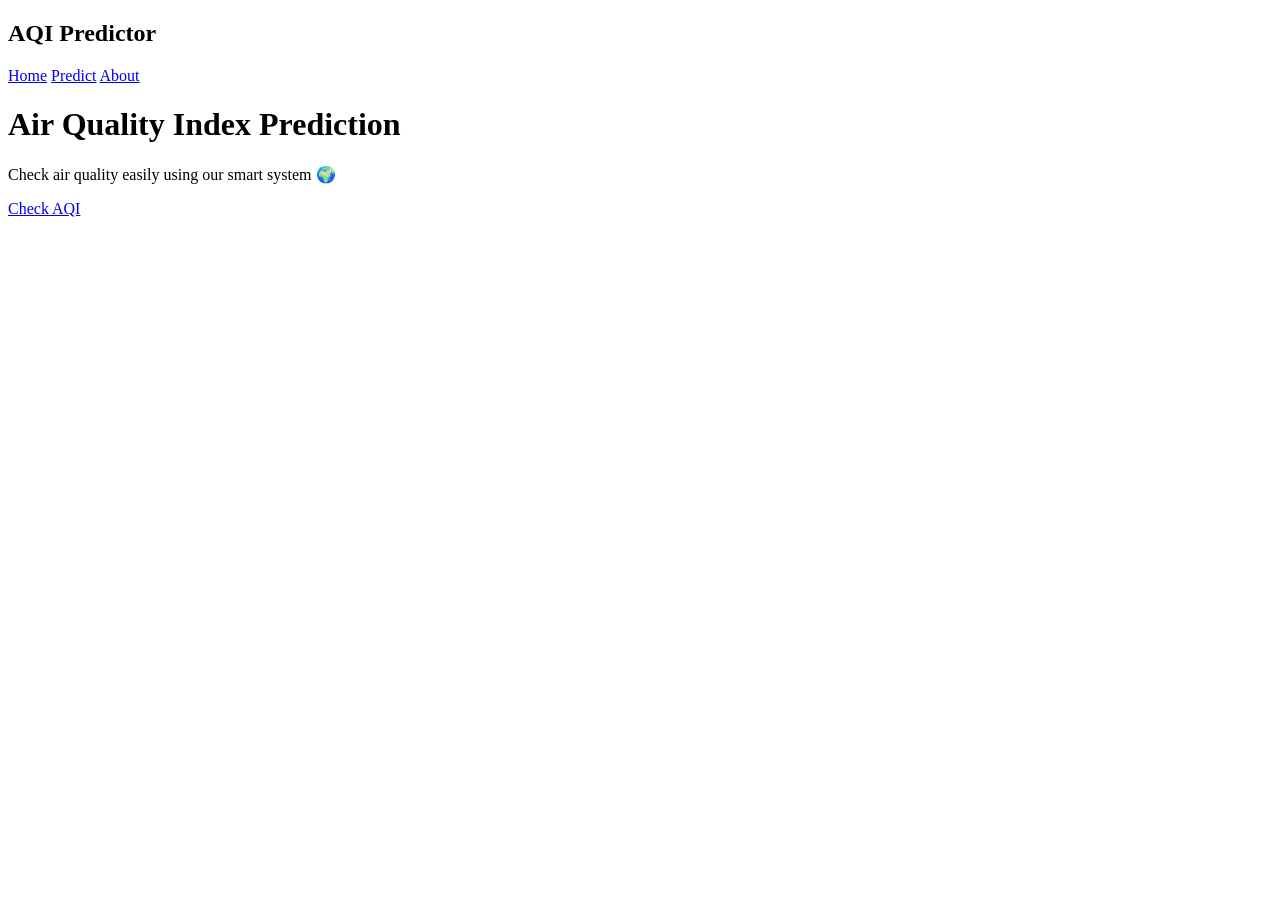
==== templates/index.html @ 58b1de8b "Revise index.html for AQI Predictor layout Updated the index.html file to reflect a new title and na" ====
<!DOCTYPE html>
<html>
<head>
    <title>AQI Predictor</title>
    <link rel="stylesheet" href="{{ url_for('static', filename='style.css') }}">
</head>
<body>

<nav>
    <h2>AQI Predictor</h2>
    <div>
        <a href="/">Home</a>
        <a href="/predict">Predict</a>
        <a href="/about">About</a>
    </div>
</nav>

<div class="container">
    <h1>Air Quality Index Prediction</h1>
    <p>Check air quality easily using our smart system 🌍</p>
    <a href="/predict" class="btn">Check AQI</a>
</div>

</body>
</html>
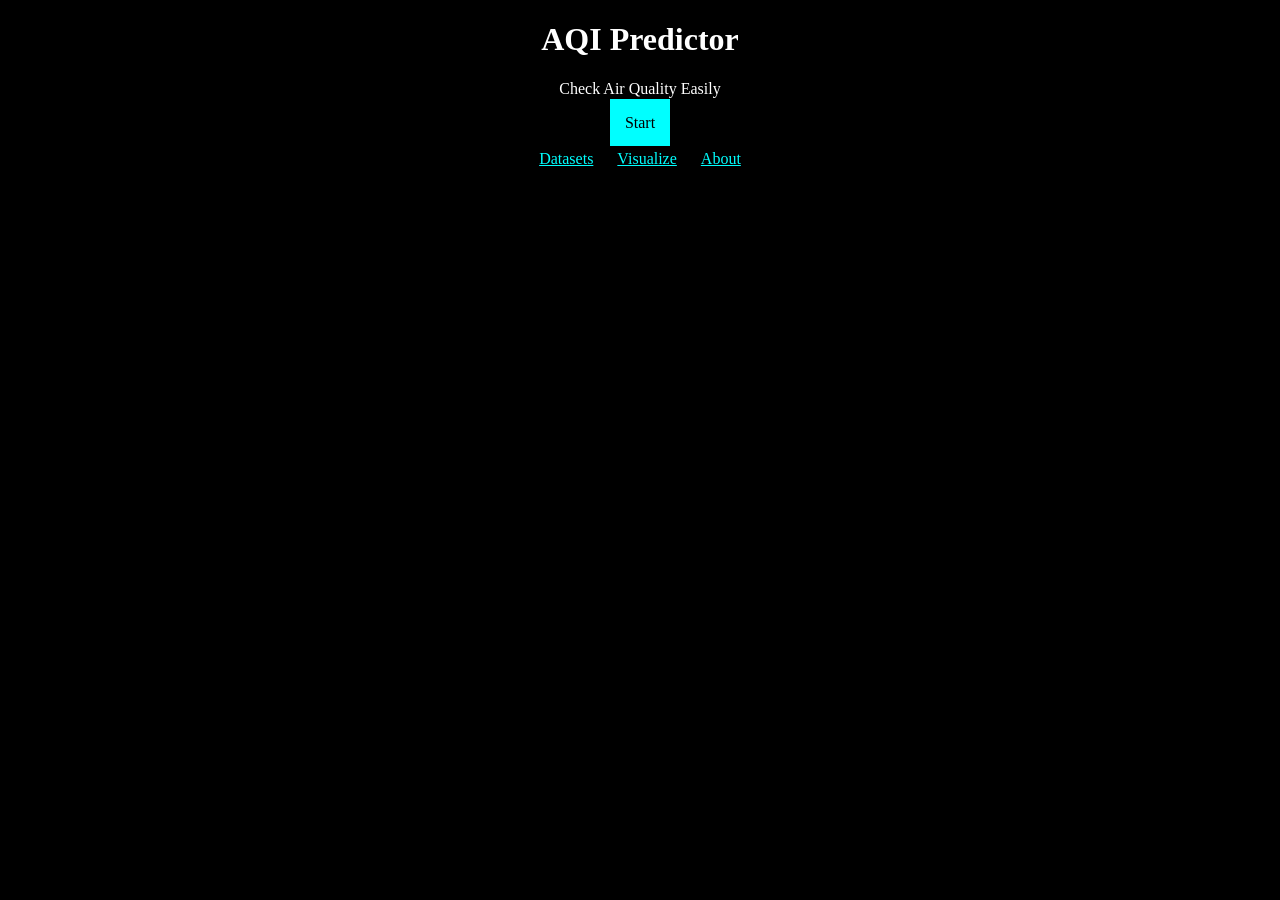
==== commit 2b41190c: "Revise index.html for better layout and design Updated the index.html to improve styling and content" ====
--- a/templates/index.html
+++ b/templates/index.html
@@ -1,25 +1,24 @@
 <!DOCTYPE html>
 <html>
 <head>
-    <title>AQI Predictor</title>
-    <link rel="stylesheet" href="{{ url_for('static', filename='style.css') }}">
+<title>AQI Home</title>
+<style>
+body {background:#000;color:white;text-align:center;font-family:Poppins;}
+a{color:cyan;margin:10px;}
+.btn{padding:15px;background:cyan;color:black;text-decoration:none;}
+</style>
 </head>
 <body>
 
-<nav>
-    <h2>AQI Predictor</h2>
-    <div>
-        <a href="/">Home</a>
-        <a href="/predict">Predict</a>
-        <a href="/about">About</a>
-    </div>
-</nav>
+<h1>AQI Predictor</h1>
+<p>Check Air Quality Easily</p>
 
-<div class="container">
-    <h1>Air Quality Index Prediction</h1>
-    <p>Check air quality easily using our smart system 🌍</p>
-    <a href="/predict" class="btn">Check AQI</a>
-</div>
+<a href="/predict" class="btn">Start</a>
+
+<br><br>
+<a href="/datasets">Datasets</a>
+<a href="/visualize">Visualize</a>
+<a href="/about">About</a>
 
 </body>
 </html>
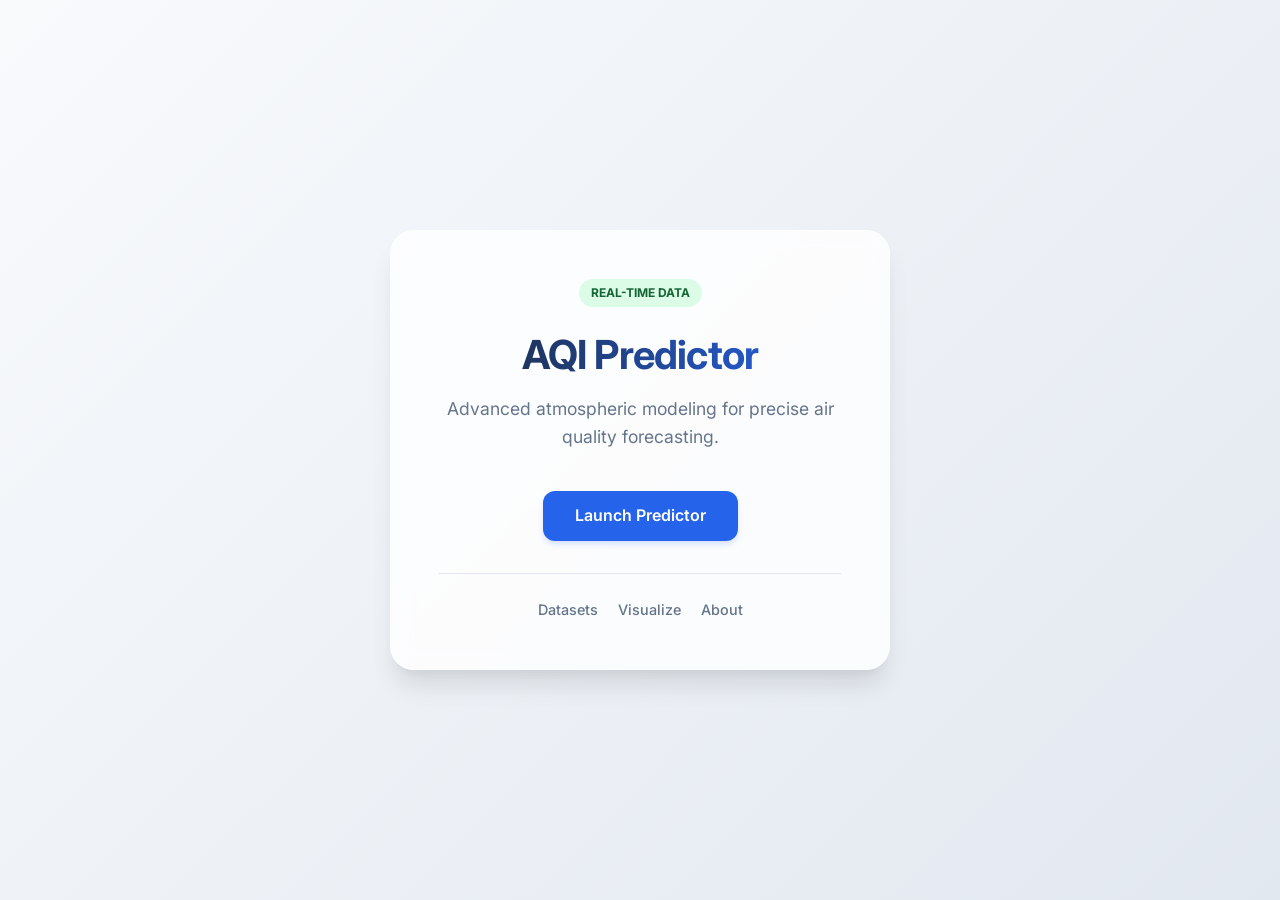
==== commit bdc0c27a: "Update index.html" ====
--- a/templates/index.html
+++ b/templates/index.html
@@ -1,24 +1,133 @@
 <!DOCTYPE html>
-<html>
+<html lang="en">
 <head>
-<title>AQI Home</title>
-<style>
-body {background:#000;color:white;text-align:center;font-family:Poppins;}
-a{color:cyan;margin:10px;}
-.btn{padding:15px;background:cyan;color:black;text-decoration:none;}
-</style>
+    <meta charset="UTF-8">
+    <meta name="viewport" content="width=device-width, initial-scale=1.0">
+    <title>AQI Analytics | Professional Air Quality Forecasting</title>
+    <link href="https://fonts.googleapis.com/css2?family=Inter:wght@300;400;600;700&display=swap" rel="stylesheet">
+    <style>
+        :root {
+            --primary: #2563eb;
+            --primary-hover: #1d4ed8;
+            --text-main: #1e293b;
+            --text-muted: #64748b;
+            --bg-gradient: linear-gradient(135deg, #f8fafc 0%, #e2e8f0 100%);
+        }
+
+        * {
+            margin: 0;
+            padding: 0;
+            box-sizing: border-box;
+        }
+
+        body {
+            background: var(--bg-gradient);
+            color: var(--text-main);
+            font-family: 'Inter', sans-serif;
+            height: 100vh;
+            display: flex;
+            align-items: center;
+            justify-content: center;
+            line-height: 1.6;
+        }
+
+        .container {
+            background: rgba(255, 255, 255, 0.8);
+            backdrop-filter: blur(10px);
+            padding: 3rem;
+            border-radius: 24px;
+            box-shadow: 0 20px 25px -5px rgba(0, 0, 0, 0.1), 0 10px 10px -5px rgba(0, 0, 0, 0.04);
+            max-width: 500px;
+            width: 90%;
+            border: 1px solid rgba(255, 255, 255, 0.5);
+            text-align: center;
+        }
+
+        h1 {
+            font-size: 2.5rem;
+            font-weight: 700;
+            letter-spacing: -0.02em;
+            margin-bottom: 0.5rem;
+            background: linear-gradient(to right, #1e293b, #2563eb);
+            -webkit-background-clip: text;
+            -webkit-text-fill-color: transparent;
+        }
+
+        p {
+            color: var(--text-muted);
+            font-size: 1.1rem;
+            margin-bottom: 2.5rem;
+            font-weight: 400;
+        }
+
+        .btn-primary {
+            display: inline-block;
+            background: var(--primary);
+            color: white;
+            padding: 12px 32px;
+            border-radius: 12px;
+            text-decoration: none;
+            font-weight: 600;
+            transition: all 0.3s ease;
+            box-shadow: 0 4px 6px -1px rgba(37, 99, 235, 0.2);
+            margin-bottom: 2rem;
+        }
+
+        .btn-primary:hover {
+            background: var(--primary-hover);
+            transform: translateY(-2px);
+            box-shadow: 0 10px 15px -3px rgba(37, 99, 235, 0.3);
+        }
+
+        .nav-links {
+            display: flex;
+            justify-content: center;
+            gap: 20px;
+            border-top: 1px solid #e2e8f0;
+            padding-top: 1.5rem;
+        }
+
+        .nav-links a {
+            color: var(--text-muted);
+            text-decoration: none;
+            font-size: 0.9rem;
+            font-weight: 500;
+            transition: color 0.2s ease;
+        }
+
+        .nav-links a:hover {
+            color: var(--primary);
+        }
+
+        /* Subtle decorative element */
+        .badge {
+            display: inline-block;
+            background: #dcfce7;
+            color: #166534;
+            padding: 4px 12px;
+            border-radius: 99px;
+            font-size: 0.75rem;
+            font-weight: 700;
+            text-transform: uppercase;
+            margin-bottom: 1rem;
+        }
+    </style>
 </head>
 <body>
 
-<h1>AQI Predictor</h1>
-<p>Check Air Quality Easily</p>
+    <div class="container">
+        <span class="badge">Real-time Data</span>
+        <h1>AQI Predictor</h1>
+        <p>Advanced atmospheric modeling for precise air quality forecasting.</p>
 
-<a href="/predict" class="btn">Start</a>
+        <a href="/predict" class="btn-primary">Launch Predictor</a>
 
-<br><br>
-<a href="/datasets">Datasets</a>
-<a href="/visualize">Visualize</a>
-<a href="/about">About</a>
+        <div class="nav-links">
+            <a href="/datasets">Datasets</a>
+            <a href="/visualize">Visualize</a>
+            <a href="/about">About</a>
+        </div>
+    </div>
 
 </body>
 </html>
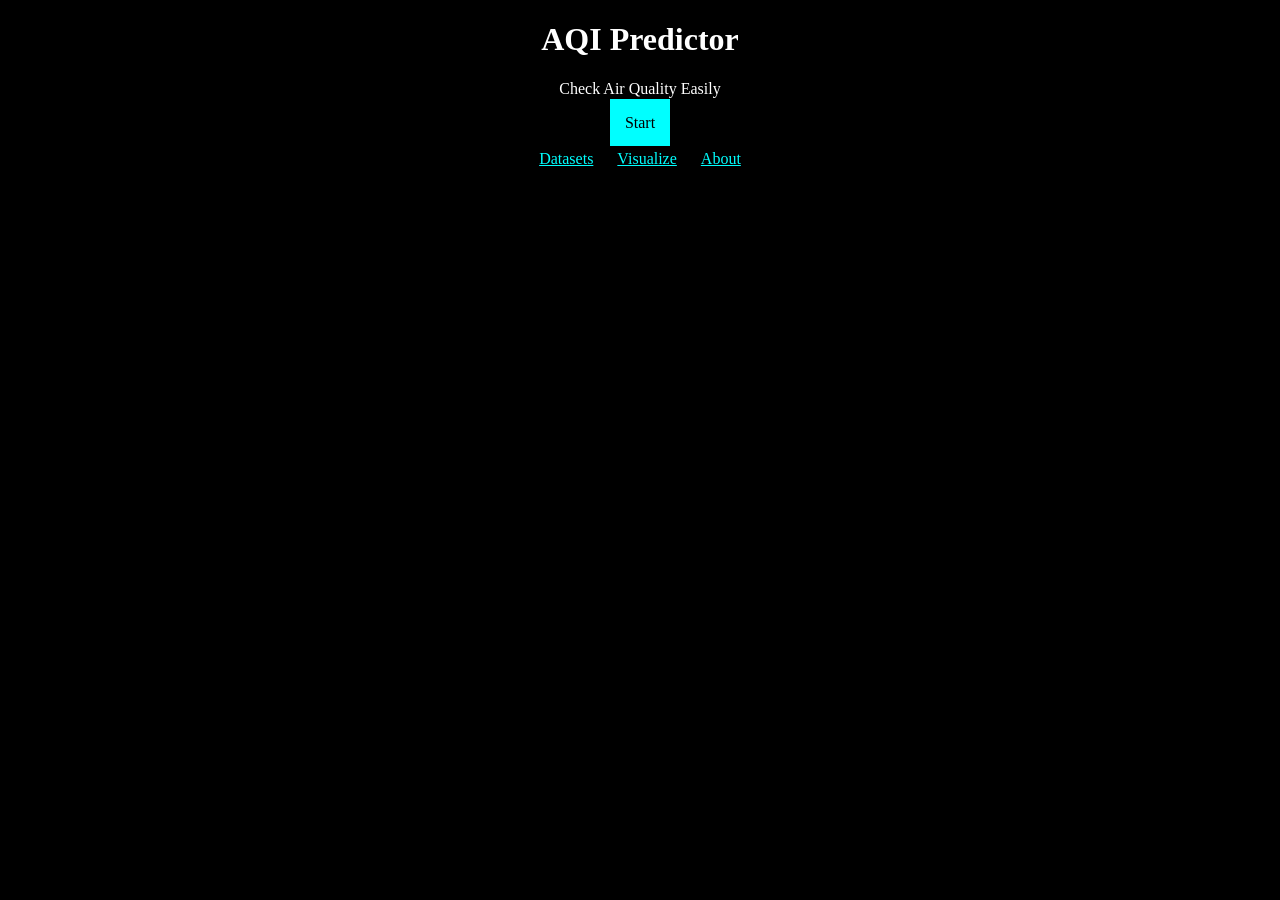
==== commit ce07106f: "Update index.html" ====
--- a/templates/index.html
+++ b/templates/index.html
@@ -1,133 +1,24 @@
 <!DOCTYPE html>
-<html lang="en">
+<html>
 <head>
-    <meta charset="UTF-8">
-    <meta name="viewport" content="width=device-width, initial-scale=1.0">
-    <title>AQI Analytics | Professional Air Quality Forecasting</title>
-    <link href="https://fonts.googleapis.com/css2?family=Inter:wght@300;400;600;700&display=swap" rel="stylesheet">
-    <style>
-        :root {
-            --primary: #2563eb;
-            --primary-hover: #1d4ed8;
-            --text-main: #1e293b;
-            --text-muted: #64748b;
-            --bg-gradient: linear-gradient(135deg, #f8fafc 0%, #e2e8f0 100%);
-        }
-
-        * {
-            margin: 0;
-            padding: 0;
-            box-sizing: border-box;
-        }
-
-        body {
-            background: var(--bg-gradient);
-            color: var(--text-main);
-            font-family: 'Inter', sans-serif;
-            height: 100vh;
-            display: flex;
-            align-items: center;
-            justify-content: center;
-            line-height: 1.6;
-        }
-
-        .container {
-            background: rgba(255, 255, 255, 0.8);
-            backdrop-filter: blur(10px);
-            padding: 3rem;
-            border-radius: 24px;
-            box-shadow: 0 20px 25px -5px rgba(0, 0, 0, 0.1), 0 10px 10px -5px rgba(0, 0, 0, 0.04);
-            max-width: 500px;
-            width: 90%;
-            border: 1px solid rgba(255, 255, 255, 0.5);
-            text-align: center;
-        }
-
-        h1 {
-            font-size: 2.5rem;
-            font-weight: 700;
-            letter-spacing: -0.02em;
-            margin-bottom: 0.5rem;
-            background: linear-gradient(to right, #1e293b, #2563eb);
-            -webkit-background-clip: text;
-            -webkit-text-fill-color: transparent;
-        }
-
-        p {
-            color: var(--text-muted);
-            font-size: 1.1rem;
-            margin-bottom: 2.5rem;
-            font-weight: 400;
-        }
-
-        .btn-primary {
-            display: inline-block;
-            background: var(--primary);
-            color: white;
-            padding: 12px 32px;
-            border-radius: 12px;
-            text-decoration: none;
-            font-weight: 600;
-            transition: all 0.3s ease;
-            box-shadow: 0 4px 6px -1px rgba(37, 99, 235, 0.2);
-            margin-bottom: 2rem;
-        }
-
-        .btn-primary:hover {
-            background: var(--primary-hover);
-            transform: translateY(-2px);
-            box-shadow: 0 10px 15px -3px rgba(37, 99, 235, 0.3);
-        }
-
-        .nav-links {
-            display: flex;
-            justify-content: center;
-            gap: 20px;
-            border-top: 1px solid #e2e8f0;
-            padding-top: 1.5rem;
-        }
-
-        .nav-links a {
-            color: var(--text-muted);
-            text-decoration: none;
-            font-size: 0.9rem;
-            font-weight: 500;
-            transition: color 0.2s ease;
-        }
-
-        .nav-links a:hover {
-            color: var(--primary);
-        }
-
-        /* Subtle decorative element */
-        .badge {
-            display: inline-block;
-            background: #dcfce7;
-            color: #166534;
-            padding: 4px 12px;
-            border-radius: 99px;
-            font-size: 0.75rem;
-            font-weight: 700;
-            text-transform: uppercase;
-            margin-bottom: 1rem;
-        }
-    </style>
+<title>AQI Home</title>
+<style>
+body {background:#000;color:white;text-align:center;font-family:Poppins;}
+a{color:cyan;margin:10px;}
+.btn{padding:15px;background:cyan;color:black;text-decoration:none;}
+</style>
 </head>
 <body>
 
-    <div class="container">
-        <span class="badge">Real-time Data</span>
-        <h1>AQI Predictor</h1>
-        <p>Advanced atmospheric modeling for precise air quality forecasting.</p>
+<h1>AQI Predictor</h1>
+<p>Check Air Quality Easily</p>
 
-        <a href="/predict" class="btn-primary">Launch Predictor</a>
+<a href="/predict" class="btn">Start</a>
 
-        <div class="nav-links">
-            <a href="/datasets">Datasets</a>
-            <a href="/visualize">Visualize</a>
-            <a href="/about">About</a>
-        </div>
-    </div>
+<br><br>
+<a href="/datasets">Datasets</a>
+<a href="/visualize">Visualize</a>
+<a href="/about">About</a>
 
 </body>
 </html>
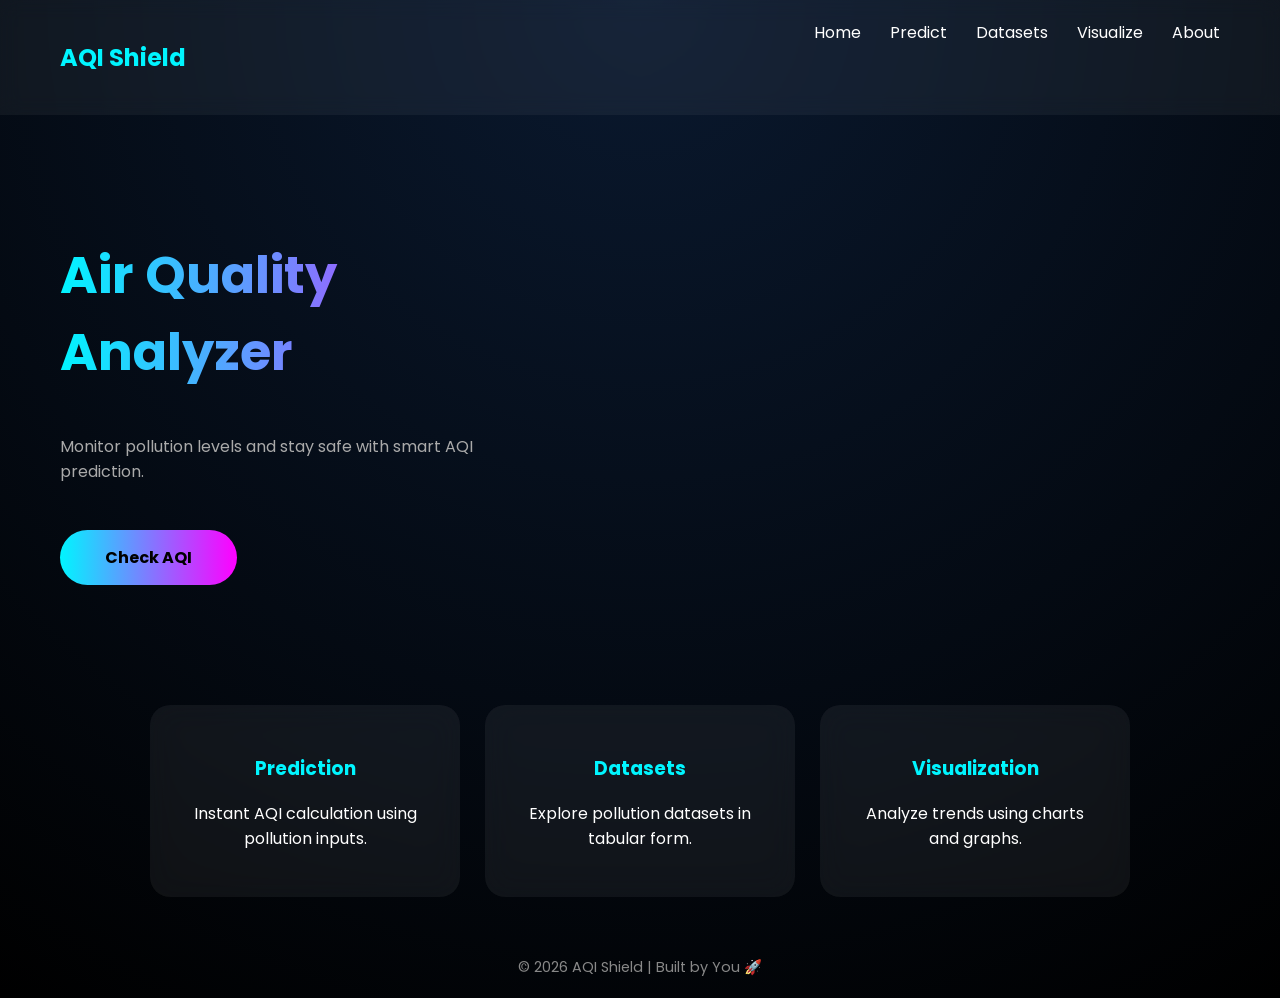
==== commit 2a11575c: "Update index.html" ====
--- a/templates/index.html
+++ b/templates/index.html
@@ -1,24 +1,174 @@
 <!DOCTYPE html>
-<html>
+<html lang="en">
 <head>
-<title>AQI Home</title>
+<meta charset="UTF-8">
+<meta name="viewport" content="width=device-width, initial-scale=1.0">
+<title>AQI Shield</title>
+
+<link href="https://fonts.googleapis.com/css2?family=Poppins:wght@300;500;700&display=swap" rel="stylesheet">
+
 <style>
-body {background:#000;color:white;text-align:center;font-family:Poppins;}
-a{color:cyan;margin:10px;}
-.btn{padding:15px;background:cyan;color:black;text-decoration:none;}
+
+/* ===== BODY ===== */
+body {
+    margin: 0;
+    font-family: 'Poppins', sans-serif;
+    background: radial-gradient(circle at top, #0a192f, #000);
+    color: white;
+}
+
+/* ===== NAVBAR ===== */
+nav {
+    display: flex;
+    justify-content: space-between;
+    padding: 20px 60px;
+    background: rgba(255,255,255,0.05);
+    backdrop-filter: blur(10px);
+}
+
+nav h2 {
+    color: #00f5ff;
+}
+
+nav a {
+    color: white;
+    text-decoration: none;
+    margin-left: 25px;
+    transition: 0.3s;
+}
+
+nav a:hover {
+    color: #00f5ff;
+}
+
+/* ===== HERO SECTION ===== */
+.hero {
+    display: flex;
+    justify-content: space-between;
+    align-items: center;
+    padding: 80px 60px;
+    flex-wrap: wrap;
+}
+
+.hero-text {
+    max-width: 500px;
+}
+
+.hero h1 {
+    font-size: 3.2rem;
+    background: linear-gradient(90deg, #00f5ff, #ff00ff);
+    -webkit-background-clip: text;
+    -webkit-text-fill-color: transparent;
+}
+
+.hero p {
+    margin-top: 20px;
+    color: #aaa;
+}
+
+/* ===== BUTTON ===== */
+.btn {
+    display: inline-block;
+    margin-top: 30px;
+    padding: 15px 45px;
+    background: linear-gradient(90deg, #00f5ff, #ff00ff);
+    color: black;
+    border-radius: 40px;
+    text-decoration: none;
+    font-weight: bold;
+    transition: 0.3s;
+}
+
+.btn:hover {
+    transform: scale(1.08);
+}
+
+/* ===== CARD SECTION ===== */
+.cards {
+    display: flex;
+    justify-content: center;
+    gap: 25px;
+    padding: 40px;
+    flex-wrap: wrap;
+}
+
+.card {
+    width: 250px;
+    padding: 30px;
+    border-radius: 20px;
+    background: rgba(255,255,255,0.06);
+    backdrop-filter: blur(15px);
+    text-align: center;
+    transition: 0.3s;
+}
+
+.card:hover {
+    transform: translateY(-10px);
+    box-shadow: 0 0 25px rgba(0,255,255,0.3);
+}
+
+.card h3 {
+    color: #00f5ff;
+}
+
+/* ===== FOOTER ===== */
+footer {
+    text-align: center;
+    padding: 20px;
+    color: #888;
+    font-size: 0.9rem;
+}
+
 </style>
 </head>
+
 <body>
 
-<h1>AQI Predictor</h1>
-<p>Check Air Quality Easily</p>
+<!-- NAVBAR -->
+<nav>
+    <h2>AQI Shield</h2>
+    <div>
+        <a href="/">Home</a>
+        <a href="/predict">Predict</a>
+        <a href="/datasets">Datasets</a>
+        <a href="/visualize">Visualize</a>
+        <a href="/about">About</a>
+    </div>
+</nav>
 
-<a href="/predict" class="btn">Start</a>
+<!-- HERO -->
+<section class="hero">
+    <div class="hero-text">
+        <h1>Air Quality Analyzer</h1>
+        <p>Monitor pollution levels and stay safe with smart AQI prediction.</p>
+        <a href="/predict" class="btn">Check AQI</a>
+    </div>
+</section>
 
-<br><br>
-<a href="/datasets">Datasets</a>
-<a href="/visualize">Visualize</a>
-<a href="/about">About</a>
+<!-- FEATURES -->
+<section class="cards">
+
+    <div class="card">
+        <h3>Prediction</h3>
+        <p>Instant AQI calculation using pollution inputs.</p>
+    </div>
+
+    <div class="card">
+        <h3>Datasets</h3>
+        <p>Explore pollution datasets in tabular form.</p>
+    </div>
+
+    <div class="card">
+        <h3>Visualization</h3>
+        <p>Analyze trends using charts and graphs.</p>
+    </div>
+
+</section>
+
+<!-- FOOTER -->
+<footer>
+    © 2026 AQI Shield | Built by You 🚀
+</footer>
 
 </body>
 </html>
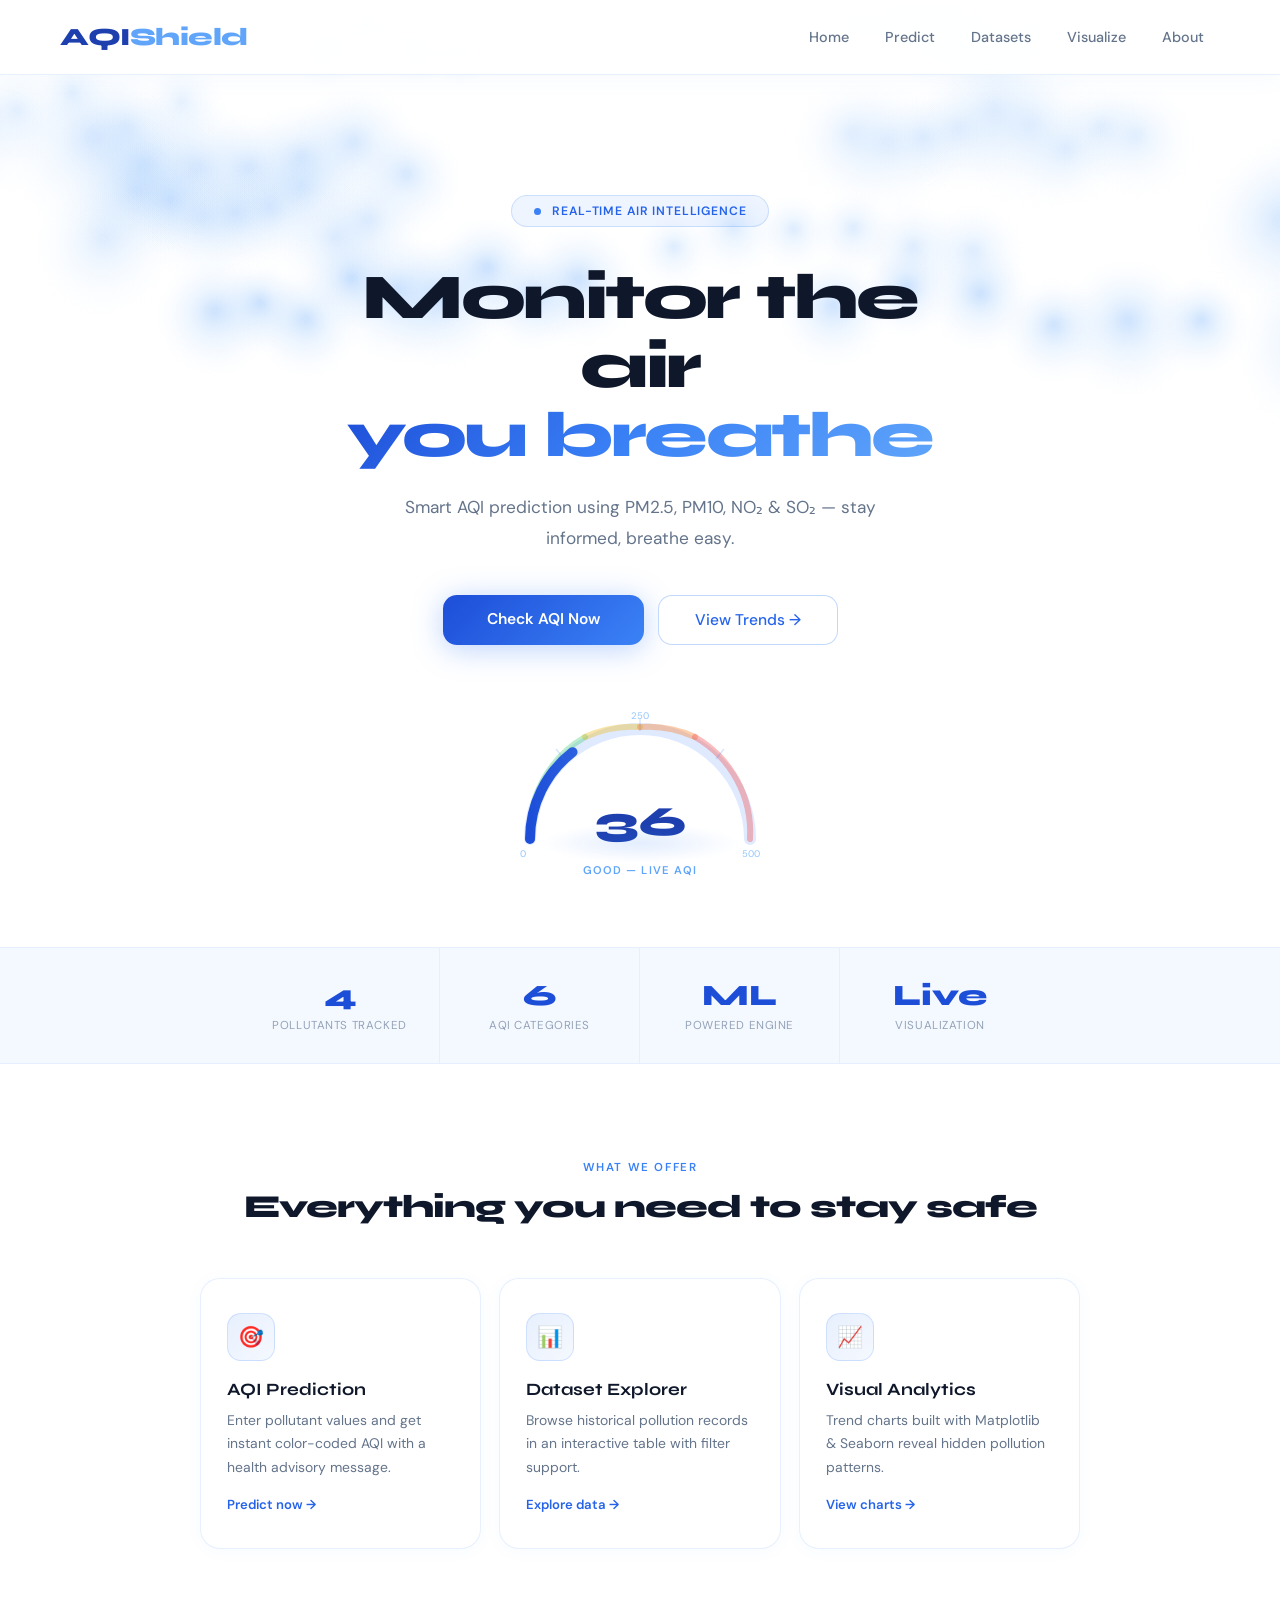
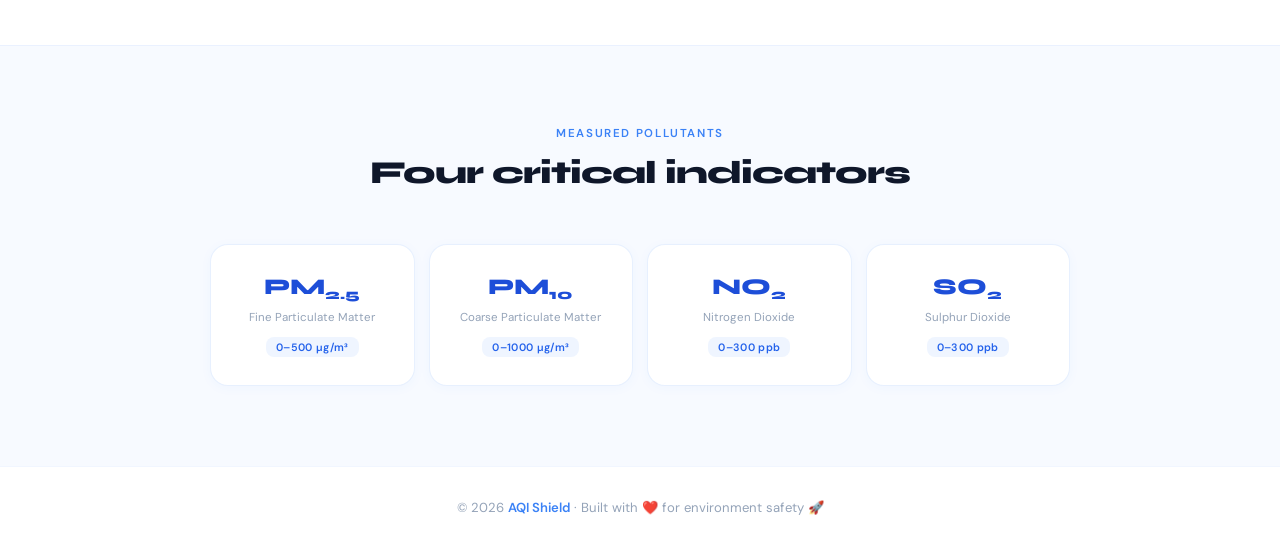
==== commit 155e3232: "Update index.html" ====
--- a/templates/index.html
+++ b/templates/index.html
@@ -4,171 +4,371 @@
 <meta charset="UTF-8">
 <meta name="viewport" content="width=device-width, initial-scale=1.0">
 <title>AQI Shield</title>
-
-<link href="https://fonts.googleapis.com/css2?family=Poppins:wght@300;500;700&display=swap" rel="stylesheet">
-
+<link href="https://fonts.googleapis.com/css2?family=DM+Sans:wght@300;400;500;600&family=Syne:wght@700;800&display=swap" rel="stylesheet">
 <style>
-
-/* ===== BODY ===== */
-body {
-    margin: 0;
-    font-family: 'Poppins', sans-serif;
-    background: radial-gradient(circle at top, #0a192f, #000);
-    color: white;
-}
-
-/* ===== NAVBAR ===== */
-nav {
-    display: flex;
-    justify-content: space-between;
-    padding: 20px 60px;
-    background: rgba(255,255,255,0.05);
-    backdrop-filter: blur(10px);
-}
-
-nav h2 {
-    color: #00f5ff;
-}
-
-nav a {
-    color: white;
-    text-decoration: none;
-    margin-left: 25px;
-    transition: 0.3s;
-}
-
-nav a:hover {
-    color: #00f5ff;
-}
-
-/* ===== HERO SECTION ===== */
-.hero {
-    display: flex;
-    justify-content: space-between;
-    align-items: center;
-    padding: 80px 60px;
-    flex-wrap: wrap;
-}
-
-.hero-text {
-    max-width: 500px;
-}
-
-.hero h1 {
-    font-size: 3.2rem;
-    background: linear-gradient(90deg, #00f5ff, #ff00ff);
-    -webkit-background-clip: text;
-    -webkit-text-fill-color: transparent;
-}
-
-.hero p {
-    margin-top: 20px;
-    color: #aaa;
-}
-
-/* ===== BUTTON ===== */
-.btn {
-    display: inline-block;
-    margin-top: 30px;
-    padding: 15px 45px;
-    background: linear-gradient(90deg, #00f5ff, #ff00ff);
-    color: black;
-    border-radius: 40px;
-    text-decoration: none;
-    font-weight: bold;
-    transition: 0.3s;
-}
-
-.btn:hover {
-    transform: scale(1.08);
-}
-
-/* ===== CARD SECTION ===== */
-.cards {
-    display: flex;
-    justify-content: center;
-    gap: 25px;
-    padding: 40px;
-    flex-wrap: wrap;
-}
-
-.card {
-    width: 250px;
-    padding: 30px;
-    border-radius: 20px;
-    background: rgba(255,255,255,0.06);
-    backdrop-filter: blur(15px);
-    text-align: center;
-    transition: 0.3s;
-}
-
-.card:hover {
-    transform: translateY(-10px);
-    box-shadow: 0 0 25px rgba(0,255,255,0.3);
-}
-
-.card h3 {
-    color: #00f5ff;
-}
-
-/* ===== FOOTER ===== */
-footer {
-    text-align: center;
-    padding: 20px;
-    color: #888;
-    font-size: 0.9rem;
-}
-
+*{margin:0;padding:0;box-sizing:border-box}
+html,body{width:100%;min-height:100vh;overflow-x:hidden;font-family:'DM Sans',sans-serif}
+body{background:#ffffff;color:#1a2744}
+
+#cloudCanvas{position:fixed;inset:0;width:100%;height:100%;z-index:0;pointer-events:none}
+
+.page{position:relative;z-index:1;min-height:100vh}
+
+/* NAVBAR */
+nav{
+  display:flex;justify-content:space-between;align-items:center;
+  padding:20px 60px;
+  background:rgba(255,255,255,0.88);
+  backdrop-filter:blur(20px);
+  border-bottom:1px solid rgba(59,130,246,0.12);
+  position:sticky;top:0;z-index:200;
+  box-shadow:0 1px 24px rgba(59,130,246,0.06);
+}
+.logo{
+  font-family:'Syne',sans-serif;font-size:1.55rem;font-weight:800;
+  color:#1e40af;letter-spacing:-0.5px;
+}
+.logo span{color:#60a5fa}
+.nav-links{display:flex;gap:4px}
+.nav-links a{
+  color:#64748b;text-decoration:none;
+  padding:8px 16px;border-radius:10px;font-size:.9rem;font-weight:500;
+  transition:all .22s;
+}
+.nav-links a:hover{color:#1e40af;background:rgba(59,130,246,0.07)}
+
+/* HERO */
+.hero{text-align:center;padding:120px 40px 90px;position:relative}
+.badge{
+  display:inline-flex;align-items:center;gap:8px;
+  background:rgba(59,130,246,0.08);
+  border:1px solid rgba(59,130,246,0.2);
+  border-radius:999px;padding:7px 22px;
+  font-size:.76rem;color:#2563eb;font-weight:600;
+  letter-spacing:.07em;text-transform:uppercase;
+  margin-bottom:36px;animation:fadeUp .7s ease both;
+}
+.dot{width:7px;height:7px;border-radius:50%;background:#3b82f6;display:inline-block;animation:pulse 2s infinite}
+@keyframes pulse{0%,100%{box-shadow:0 0 0 0 rgba(59,130,246,.5)}50%{box-shadow:0 0 0 8px rgba(59,130,246,0)}}
+
+h1{
+  font-family:'Syne',sans-serif;font-size:4rem;font-weight:800;
+  line-height:1.08;letter-spacing:-2.5px;color:#0f172a;
+  animation:fadeUp .85s ease .1s both;max-width:680px;margin:0 auto;
+}
+h1 em{
+  font-style:normal;
+  background:linear-gradient(135deg,#1d4ed8,#3b82f6,#60a5fa);
+  -webkit-background-clip:text;-webkit-text-fill-color:transparent;
+}
+.hero-sub{
+  margin:22px auto 0;color:#64748b;
+  font-size:1.08rem;max-width:480px;line-height:1.75;font-weight:400;
+  animation:fadeUp .95s ease .2s both;
+}
+.hero-cta{
+  margin-top:42px;display:flex;gap:14px;justify-content:center;flex-wrap:wrap;
+  animation:fadeUp 1s ease .32s both;
+}
+.btn-p{
+  padding:14px 44px;
+  background:linear-gradient(135deg,#1d4ed8,#3b82f6);
+  color:#fff;border:none;border-radius:14px;
+  font-size:.97rem;font-weight:600;cursor:pointer;
+  text-decoration:none;display:inline-block;
+  box-shadow:0 4px 30px rgba(59,130,246,0.35);
+  transition:all .28s;
+}
+.btn-p:hover{transform:translateY(-3px);box-shadow:0 8px 48px rgba(59,130,246,0.5)}
+.btn-s{
+  padding:14px 36px;
+  background:#fff;color:#2563eb;
+  border:1.5px solid rgba(59,130,246,0.3);
+  border-radius:14px;font-size:.97rem;font-weight:500;
+  text-decoration:none;display:inline-block;transition:all .25s;
+}
+.btn-s:hover{background:rgba(59,130,246,0.05);border-color:rgba(59,130,246,0.55)}
+
+/* GAUGE */
+.gauge-wrap{margin-top:64px;animation:fadeUp 1s ease .48s both}
+.gauge-outer{width:260px;height:148px;margin:0 auto;position:relative}
+.gauge-shadow{
+  position:absolute;bottom:-6px;left:50%;transform:translateX(-50%);
+  width:200px;height:40px;
+  background:radial-gradient(ellipse,rgba(59,130,246,0.14) 0%,transparent 70%);
+}
+.gauge-val{
+  position:absolute;bottom:14px;left:50%;transform:translateX(-50%);
+  font-family:'Syne',sans-serif;font-size:2.6rem;font-weight:800;color:#1e40af;
+  line-height:1;white-space:nowrap;
+}
+.gauge-tag{
+  position:absolute;bottom:-20px;left:50%;transform:translateX(-50%);
+  font-size:.7rem;letter-spacing:.1em;color:#60a5fa;white-space:nowrap;font-weight:600;
+}
+
+/* STATS */
+.stats{
+  display:flex;justify-content:center;
+  border-top:1px solid rgba(59,130,246,0.08);
+  border-bottom:1px solid rgba(59,130,246,0.08);
+  background:rgba(239,246,255,0.7);
+  animation:fadeUp 1s ease .6s both;
+}
+.stat{flex:1;max-width:200px;padding:30px 20px;text-align:center;border-right:1px solid rgba(59,130,246,0.07)}
+.stat:last-child{border-right:none}
+.s-num{font-family:'Syne',sans-serif;font-size:1.85rem;font-weight:800;color:#1d4ed8}
+.s-lbl{font-size:.72rem;color:#94a3b8;margin-top:5px;letter-spacing:.05em;text-transform:uppercase}
+
+/* FEATURES */
+.features{padding:96px 48px;text-align:center;background:#fff}
+.sec-eye{font-size:.72rem;letter-spacing:.14em;color:#3b82f6;text-transform:uppercase;font-weight:600;margin-bottom:12px}
+.sec-title{font-family:'Syne',sans-serif;font-size:2rem;font-weight:800;letter-spacing:-1px;color:#0f172a;margin-bottom:52px}
+.card-grid{display:grid;grid-template-columns:repeat(3,1fr);gap:18px;max-width:880px;margin:0 auto}
+.fcard{
+  background:#fff;border:1px solid rgba(59,130,246,0.12);
+  border-radius:20px;padding:34px 26px;text-align:left;
+  transition:all .3s;box-shadow:0 2px 16px rgba(59,130,246,0.04);
+  animation:fadeUp 1s ease both;
+}
+.fcard:hover{transform:translateY(-7px);border-color:rgba(59,130,246,0.3);box-shadow:0 16px 48px rgba(59,130,246,0.1)}
+.ficon{
+  width:48px;height:48px;border-radius:14px;
+  background:linear-gradient(135deg,rgba(59,130,246,0.12),rgba(59,130,246,0.05));
+  border:1px solid rgba(59,130,246,0.18);
+  display:flex;align-items:center;justify-content:center;
+  font-size:1.3rem;margin-bottom:18px;
+}
+.fcard h3{font-family:'Syne',sans-serif;font-size:1.08rem;font-weight:700;color:#0f172a;margin-bottom:9px}
+.fcard p{font-size:.87rem;color:#64748b;line-height:1.7}
+.fcard a{display:inline-flex;align-items:center;gap:5px;margin-top:16px;color:#2563eb;font-size:.82rem;font-weight:600;text-decoration:none;transition:.2s}
+.fcard a:hover{gap:10px}
+
+/* POLLUTANTS */
+.polls{padding:80px 48px;background:rgba(239,246,255,0.5);border-top:1px solid rgba(59,130,246,0.07)}
+.pgrid{display:grid;grid-template-columns:repeat(4,1fr);gap:14px;max-width:860px;margin:48px auto 0}
+.pcard{
+  background:#fff;border:1px solid rgba(59,130,246,0.12);
+  border-radius:18px;padding:28px 16px;text-align:center;
+  transition:.3s;box-shadow:0 2px 12px rgba(59,130,246,0.04);
+}
+.pcard:hover{border-color:rgba(59,130,246,0.35);transform:translateY(-4px);box-shadow:0 10px 32px rgba(59,130,246,0.1)}
+.pf{font-family:'Syne',sans-serif;font-size:1.4rem;font-weight:800;color:#1d4ed8}
+.pn{font-size:.72rem;color:#94a3b8;margin-top:6px;line-height:1.5}
+.pr{margin-top:10px;background:rgba(59,130,246,0.08);border-radius:8px;padding:3px 10px;font-size:.67rem;color:#2563eb;display:inline-block;letter-spacing:.03em;font-weight:600}
+
+footer{text-align:center;padding:32px;color:#94a3b8;font-size:.82rem;border-top:1px solid rgba(59,130,246,0.07);background:#fff}
+footer span{color:#3b82f6;font-weight:600}
+
+@keyframes fadeUp{from{opacity:0;transform:translateY(28px)}to{opacity:1;transform:translateY(0)}}
+@media(max-width:760px){
+  nav{padding:16px 20px}
+  .nav-links a{padding:6px 10px;font-size:.82rem}
+  h1{font-size:2.4rem;letter-spacing:-1.5px}
+  .hero{padding:70px 20px 50px}
+  .stats{flex-wrap:wrap}.stat{min-width:50%}
+  .card-grid,.pgrid{grid-template-columns:1fr}
+  .features,.polls{padding:60px 20px}
+}
 </style>
 </head>
-
 <body>
 
-<!-- NAVBAR -->
+<canvas id="cloudCanvas"></canvas>
+
+<div class="page">
 <nav>
-    <h2>AQI Shield</h2>
-    <div>
-        <a href="/">Home</a>
-        <a href="/predict">Predict</a>
-        <a href="/datasets">Datasets</a>
-        <a href="/visualize">Visualize</a>
-        <a href="/about">About</a>
-    </div>
+  <div class="logo">AQI<span>Shield</span></div>
+  <div class="nav-links">
+    <a href="/">Home</a>
+    <a href="/predict">Predict</a>
+    <a href="/datasets">Datasets</a>
+    <a href="/visualize">Visualize</a>
+    <a href="/about">About</a>
+  </div>
 </nav>
 
-<!-- HERO -->
 <section class="hero">
-    <div class="hero-text">
-        <h1>Air Quality Analyzer</h1>
-        <p>Monitor pollution levels and stay safe with smart AQI prediction.</p>
-        <a href="/predict" class="btn">Check AQI</a>
-    </div>
+  <div class="badge"><span class="dot"></span>&nbsp;Real-time Air Intelligence</div>
+  <h1>Monitor the air<br><em>you breathe</em></h1>
+  <p class="hero-sub">Smart AQI prediction using PM2.5, PM10, NO₂ &amp; SO₂ — stay informed, breathe easy.</p>
+  <div class="hero-cta">
+    <a href="/predict" class="btn-p">Check AQI Now</a>
+    <a href="/visualize" class="btn-s">View Trends →</a>
+  </div>
+
+  <div class="gauge-wrap">
+    <div class="gauge-outer">
+      <svg width="260" height="148" viewBox="0 0 260 148">
+        <defs>
+          <linearGradient id="ag" x1="0%" y1="0%" x2="100%" y2="0%">
+            <stop offset="0%" stop-color="#1d4ed8"/>
+            <stop offset="100%" stop-color="#60a5fa"/>
+          </linearGradient>
+        </defs>
+        <path d="M 20 130 A 110 110 0 0 1 240 130" fill="none" stroke="#e0eaff" stroke-width="12" stroke-linecap="round"/>
+        <path d="M 20 130 A 110 110 0 0 1 75 28"  fill="none" stroke="rgba(34,197,94,0.3)"   stroke-width="6" stroke-linecap="round"/>
+        <path d="M 75 28  A 110 110 0 0 1 130 18" fill="none" stroke="rgba(234,179,8,0.35)"  stroke-width="6" stroke-linecap="round"/>
+        <path d="M 130 18 A 110 110 0 0 1 185 28" fill="none" stroke="rgba(249,115,22,0.35)" stroke-width="6" stroke-linecap="round"/>
+        <path d="M 185 28 A 110 110 0 0 1 240 130" fill="none" stroke="rgba(239,68,68,0.35)" stroke-width="6" stroke-linecap="round"/>
+        <path id="arcP" d="M 20 130 A 110 110 0 0 1 240 130"
+          fill="none" stroke="url(#ag)" stroke-width="10" stroke-linecap="round"
+          stroke-dasharray="345" stroke-dashoffset="295"
+          style="transition:stroke-dashoffset 2.2s cubic-bezier(.4,0,.2,1)"/>
+        <g stroke="rgba(59,130,246,0.2)" stroke-width="1.5">
+          <line x1="130" y1="10" x2="130" y2="22"/>
+          <line x1="46"  y1="40" x2="54"  y2="50"/>
+          <line x1="214" y1="40" x2="206" y2="50"/>
+        </g>
+        <text x="10"  y="148" fill="#93c5fd" font-size="9.5" font-family="DM Sans,sans-serif">0</text>
+        <text x="130" y="10"  fill="#93c5fd" font-size="9.5" font-family="DM Sans,sans-serif" text-anchor="middle">250</text>
+        <text x="250" y="148" fill="#93c5fd" font-size="9.5" font-family="DM Sans,sans-serif" text-anchor="end">500</text>
+      </svg>
+      <div class="gauge-val" id="gv">0</div>
+      <div class="gauge-tag">GOOD — LIVE AQI</div>
+      <div class="gauge-shadow"></div>
+    </div>
+  </div>
 </section>
 
-<!-- FEATURES -->
-<section class="cards">
-
-    <div class="card">
-        <h3>Prediction</h3>
-        <p>Instant AQI calculation using pollution inputs.</p>
-    </div>
-
-    <div class="card">
-        <h3>Datasets</h3>
-        <p>Explore pollution datasets in tabular form.</p>
-    </div>
-
-    <div class="card">
-        <h3>Visualization</h3>
-        <p>Analyze trends using charts and graphs.</p>
-    </div>
-
+<div class="stats">
+  <div class="stat"><div class="s-num">4</div><div class="s-lbl">Pollutants Tracked</div></div>
+  <div class="stat"><div class="s-num">6</div><div class="s-lbl">AQI Categories</div></div>
+  <div class="stat"><div class="s-num">ML</div><div class="s-lbl">Powered Engine</div></div>
+  <div class="stat"><div class="s-num">Live</div><div class="s-lbl">Visualization</div></div>
+</div>
+
+<section class="features">
+  <div class="sec-eye">What we offer</div>
+  <div class="sec-title">Everything you need to stay safe</div>
+  <div class="card-grid">
+    <div class="fcard" style="animation-delay:.1s">
+      <div class="ficon">🎯</div>
+      <h3>AQI Prediction</h3>
+      <p>Enter pollutant values and get instant color-coded AQI with a health advisory message.</p>
+      <a href="/predict">Predict now →</a>
+    </div>
+    <div class="fcard" style="animation-delay:.2s">
+      <div class="ficon">📊</div>
+      <h3>Dataset Explorer</h3>
+      <p>Browse historical pollution records in an interactive table with filter support.</p>
+      <a href="/datasets">Explore data →</a>
+    </div>
+    <div class="fcard" style="animation-delay:.3s">
+      <div class="ficon">📈</div>
+      <h3>Visual Analytics</h3>
+      <p>Trend charts built with Matplotlib &amp; Seaborn reveal hidden pollution patterns.</p>
+      <a href="/visualize">View charts →</a>
+    </div>
+  </div>
 </section>
 
-<!-- FOOTER -->
-<footer>
-    © 2026 AQI Shield | Built by You 🚀
-</footer>
-
+<section class="polls">
+  <div class="sec-eye" style="text-align:center">Measured pollutants</div>
+  <div class="sec-title" style="text-align:center">Four critical indicators</div>
+  <div class="pgrid">
+    <div class="pcard">
+      <div class="pf">PM<sub style="font-size:.65em">2.5</sub></div>
+      <div class="pn">Fine Particulate Matter</div>
+      <div class="pr">0–500 µg/m³</div>
+    </div>
+    <div class="pcard">
+      <div class="pf">PM<sub style="font-size:.65em">10</sub></div>
+      <div class="pn">Coarse Particulate Matter</div>
+      <div class="pr">0–1000 µg/m³</div>
+    </div>
+    <div class="pcard">
+      <div class="pf">NO<sub style="font-size:.65em">2</sub></div>
+      <div class="pn">Nitrogen Dioxide</div>
+      <div class="pr">0–300 ppb</div>
+    </div>
+    <div class="pcard">
+      <div class="pf">SO<sub style="font-size:.65em">2</sub></div>
+      <div class="pn">Sulphur Dioxide</div>
+      <div class="pr">0–300 ppb</div>
+    </div>
+  </div>
+</section>
+
+<footer>© 2026 <span>AQI Shield</span> · Built with ❤️ for environment safety 🚀</footer>
+</div>
+
+<script>
+/* ── ANIMATED BLUE CLOUDS on WHITE BG ── */
+const canvas = document.getElementById('cloudCanvas');
+const ctx = canvas.getContext('2d');
+let W, H;
+
+function resize() {
+  W = canvas.width = window.innerWidth;
+  H = canvas.height = window.innerHeight;
+}
+resize();
+window.addEventListener('resize', resize);
+
+class Cloud {
+  constructor(layer) { this.layer = layer; this.reset(true); }
+  reset(init) {
+    const l = this.layer;
+    this.y = H * (0.04 + l * 0.14 + Math.random() * 0.12);
+    this.x = init ? Math.random() * W * 1.4 - W * 0.2 : -W * 0.4;
+    this.w = 180 + l * 100 + Math.random() * 160;
+    this.h = this.w * (0.25 + Math.random() * 0.12);
+    this.speed = 0.25 + l * 0.2 + Math.random() * 0.2;
+    this.alpha = 0.055 + l * 0.03 + Math.random() * 0.025;
+    this.puffs = [];
+    const n = 5 + Math.floor(Math.random() * 5);
+    for (let i = 0; i < n; i++) {
+      this.puffs.push({
+        ox: (i / (n - 1) - 0.5) * this.w * 0.88,
+        oy: (Math.random() - 0.5) * this.h * 0.5,
+        r: this.h * (0.4 + Math.random() * 0.32)
+      });
+    }
+  }
+  draw() {
+    ctx.save();
+    ctx.translate(this.x, this.y);
+    this.puffs.forEach(p => {
+      const grad = ctx.createRadialGradient(p.ox, p.oy - p.r * 0.12, p.r * 0.05, p.ox, p.oy, p.r);
+      const a = this.alpha;
+      grad.addColorStop(0,    `rgba(96,165,250,${a * 2.2})`);
+      grad.addColorStop(0.35, `rgba(147,197,253,${a * 1.4})`);
+      grad.addColorStop(0.7,  `rgba(191,219,254,${a * 0.7})`);
+      grad.addColorStop(1,    `rgba(219,234,254,0)`);
+      ctx.beginPath();
+      ctx.arc(p.ox, p.oy, p.r, 0, Math.PI * 2);
+      ctx.fillStyle = grad;
+      ctx.fill();
+    });
+    ctx.restore();
+  }
+  update() { this.x += this.speed; if (this.x > W * 1.4) this.reset(false); }
+}
+
+const clouds = [];
+for (let l = 0; l < 3; l++) {
+  const n = l === 0 ? 5 : l === 1 ? 4 : 3;
+  for (let i = 0; i < n; i++) clouds.push(new Cloud(l));
+}
+
+function loop() {
+  ctx.clearRect(0, 0, W, H);
+  clouds.sort((a, b) => a.layer - b.layer);
+  clouds.forEach(c => { c.update(); c.draw(); });
+  requestAnimationFrame(loop);
+}
+loop();
+
+/* ── GAUGE ── */
+setTimeout(() => { document.getElementById('arcP').style.strokeDashoffset = '245'; }, 400);
+let t = 72, cur = 0;
+const tick = () => {
+  cur = Math.min(cur + 1, t);
+  document.getElementById('gv').textContent = cur;
+  if (cur < t) requestAnimationFrame(tick);
+};
+setTimeout(tick, 600);
+</script>
 </body>
 </html>
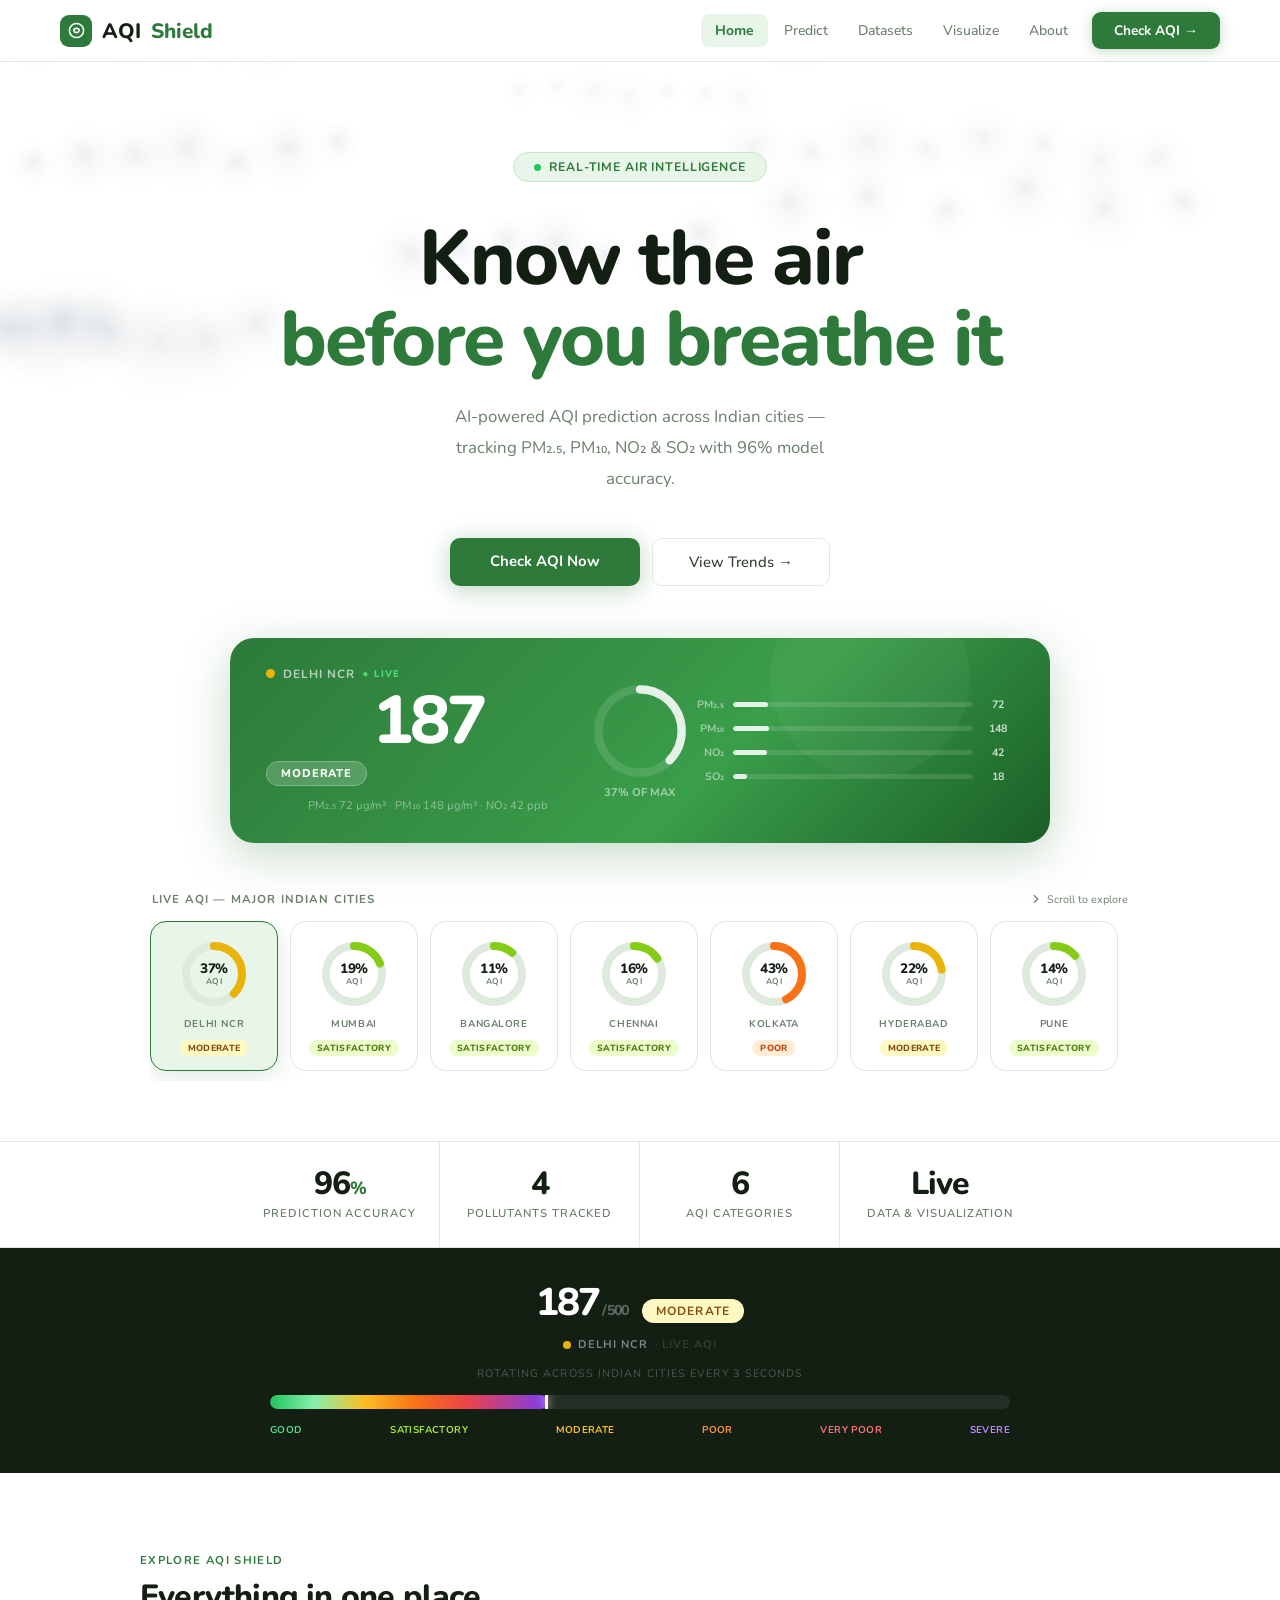
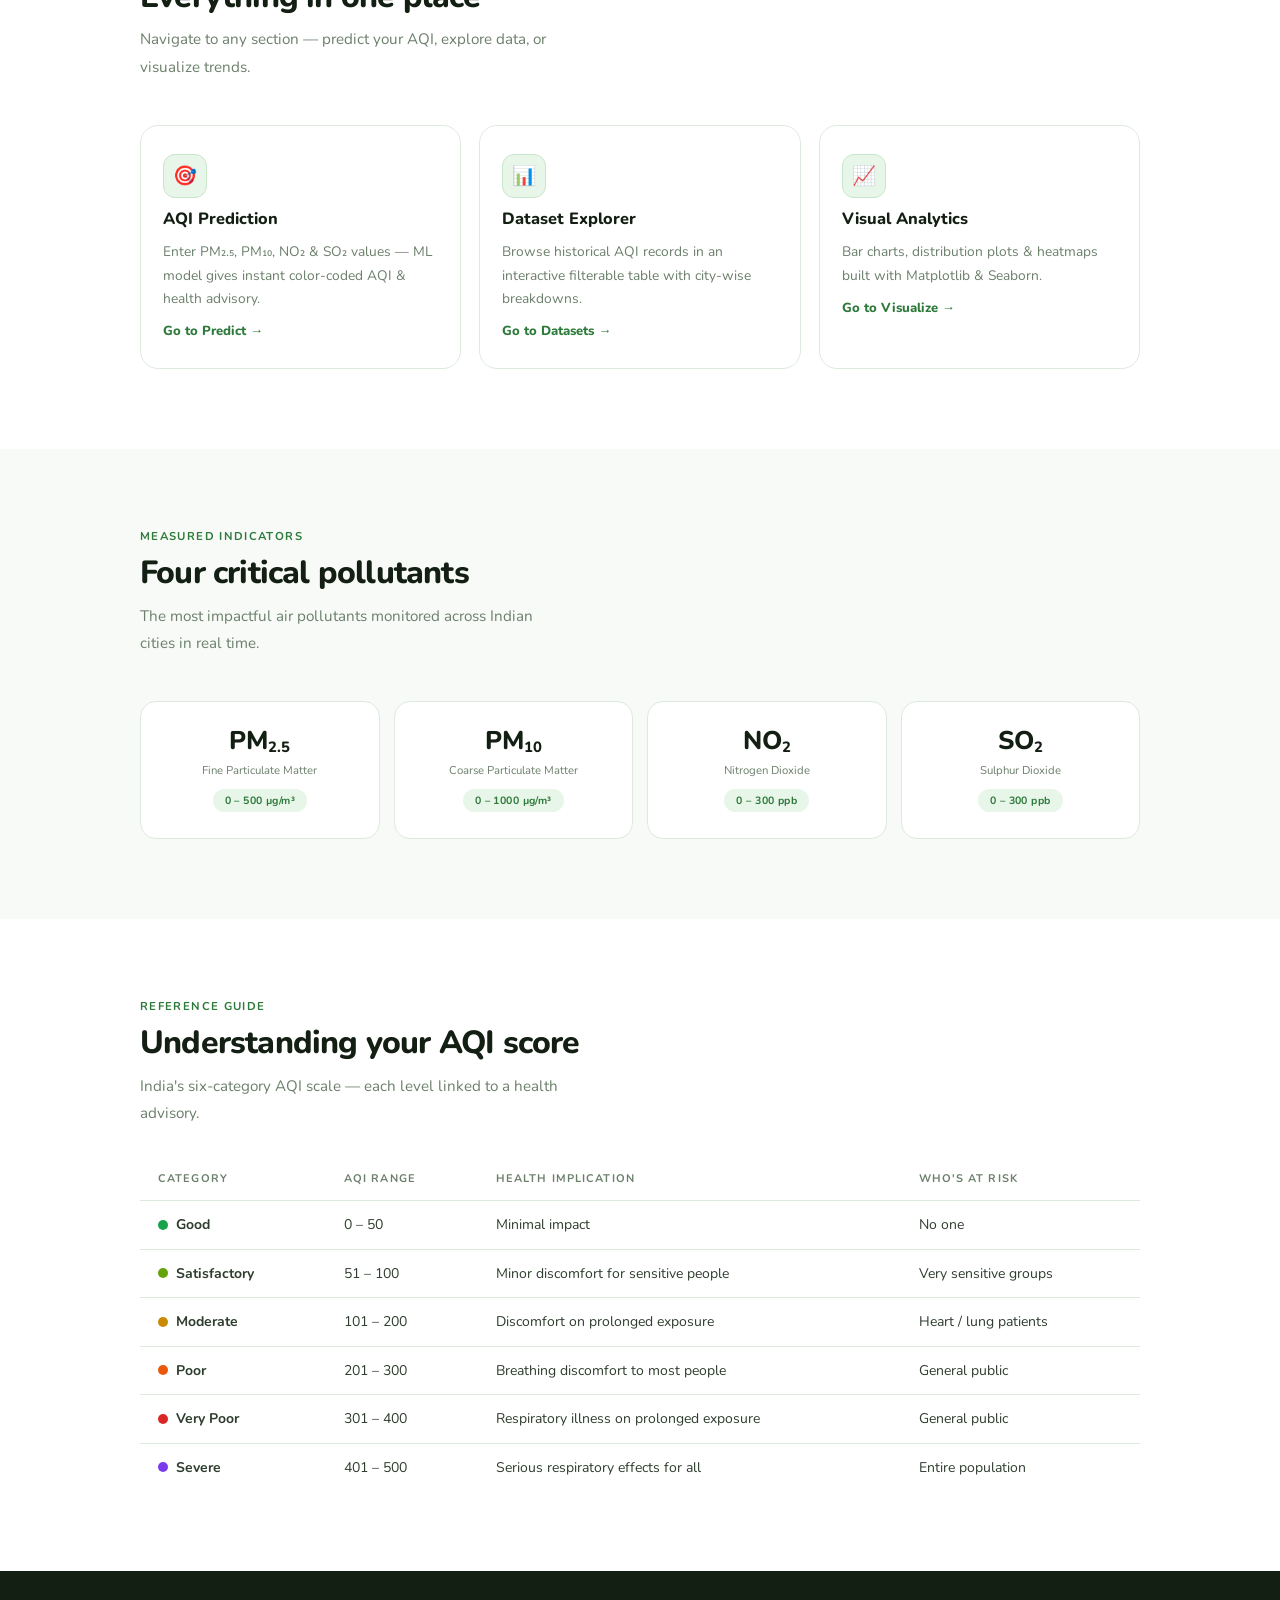
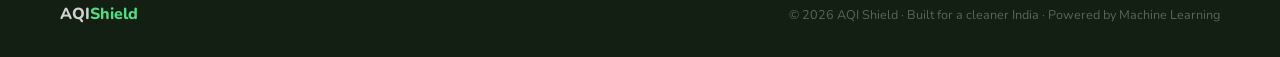
==== commit c572d72d: "Update index.html" ====
--- a/templates/index.html
+++ b/templates/index.html
@@ -3,372 +3,641 @@
 <head>
 <meta charset="UTF-8">
 <meta name="viewport" content="width=device-width, initial-scale=1.0">
-<title>AQI Shield</title>
-<link href="https://fonts.googleapis.com/css2?family=DM+Sans:wght@300;400;500;600&family=Syne:wght@700;800&display=swap" rel="stylesheet">
+<title>AQI Shield — Breathe Smarter</title>
 <style>
-*{margin:0;padding:0;box-sizing:border-box}
-html,body{width:100%;min-height:100vh;overflow-x:hidden;font-family:'DM Sans',sans-serif}
-body{background:#ffffff;color:#1a2744}
-
-#cloudCanvas{position:fixed;inset:0;width:100%;height:100%;z-index:0;pointer-events:none}
-
-.page{position:relative;z-index:1;min-height:100vh}
-
-/* NAVBAR */
-nav{
-  display:flex;justify-content:space-between;align-items:center;
-  padding:20px 60px;
-  background:rgba(255,255,255,0.88);
-  backdrop-filter:blur(20px);
-  border-bottom:1px solid rgba(59,130,246,0.12);
-  position:sticky;top:0;z-index:200;
-  box-shadow:0 1px 24px rgba(59,130,246,0.06);
+@import url('https://fonts.googleapis.com/css2?family=Nunito:wght@300;400;500;600;700;800&display=swap');
+*,*::before,*::after{margin:0;padding:0;box-sizing:border-box}
+:root{
+  --white:#fff;--bg:#f7faf7;--bg2:#eef5ee;
+  --ink:#141f14;--ink2:#2e3d2e;--muted:#6b7f6b;
+  --line:#ddeadd;--G:#2d7a3a;--G2:#3a9e4a;
+  --G3:#e8f5e9;--G4:#c8e6c9;--Gdk:#1b5e20;
 }
-.logo{
-  font-family:'Syne',sans-serif;font-size:1.55rem;font-weight:800;
-  color:#1e40af;letter-spacing:-0.5px;
-}
-.logo span{color:#60a5fa}
-.nav-links{display:flex;gap:4px}
-.nav-links a{
-  color:#64748b;text-decoration:none;
-  padding:8px 16px;border-radius:10px;font-size:.9rem;font-weight:500;
-  transition:all .22s;
-}
-.nav-links a:hover{color:#1e40af;background:rgba(59,130,246,0.07)}
-
-/* HERO */
-.hero{text-align:center;padding:120px 40px 90px;position:relative}
-.badge{
-  display:inline-flex;align-items:center;gap:8px;
-  background:rgba(59,130,246,0.08);
-  border:1px solid rgba(59,130,246,0.2);
-  border-radius:999px;padding:7px 22px;
-  font-size:.76rem;color:#2563eb;font-weight:600;
-  letter-spacing:.07em;text-transform:uppercase;
-  margin-bottom:36px;animation:fadeUp .7s ease both;
-}
-.dot{width:7px;height:7px;border-radius:50%;background:#3b82f6;display:inline-block;animation:pulse 2s infinite}
-@keyframes pulse{0%,100%{box-shadow:0 0 0 0 rgba(59,130,246,.5)}50%{box-shadow:0 0 0 8px rgba(59,130,246,0)}}
-
-h1{
-  font-family:'Syne',sans-serif;font-size:4rem;font-weight:800;
-  line-height:1.08;letter-spacing:-2.5px;color:#0f172a;
-  animation:fadeUp .85s ease .1s both;max-width:680px;margin:0 auto;
-}
-h1 em{
-  font-style:normal;
-  background:linear-gradient(135deg,#1d4ed8,#3b82f6,#60a5fa);
-  -webkit-background-clip:text;-webkit-text-fill-color:transparent;
-}
-.hero-sub{
-  margin:22px auto 0;color:#64748b;
-  font-size:1.08rem;max-width:480px;line-height:1.75;font-weight:400;
-  animation:fadeUp .95s ease .2s both;
-}
-.hero-cta{
-  margin-top:42px;display:flex;gap:14px;justify-content:center;flex-wrap:wrap;
-  animation:fadeUp 1s ease .32s both;
-}
-.btn-p{
-  padding:14px 44px;
-  background:linear-gradient(135deg,#1d4ed8,#3b82f6);
-  color:#fff;border:none;border-radius:14px;
-  font-size:.97rem;font-weight:600;cursor:pointer;
+html,body{width:100%;min-height:100vh;overflow-x:hidden;
+  background:var(--white);color:var(--ink);
+  font-family:'Nunito',Calibri,'Segoe UI',sans-serif;
+  -webkit-font-smoothing:antialiased}
+#sky{position:fixed;inset:0;width:100%;height:100%;z-index:0;pointer-events:none}
+.page{position:relative;z-index:1}
+
+/* ── NAV ── */
+nav{position:sticky;top:0;z-index:500;
+  display:flex;align-items:center;justify-content:space-between;
+  padding:0 60px;height:62px;
+  background:rgba(255,255,255,.96);backdrop-filter:blur(20px);
+  border-bottom:1px solid var(--line)}
+.logo{display:flex;align-items:center;gap:10px;text-decoration:none;
+  font-size:1.3rem;font-weight:800;color:var(--ink)}
+.logo-mark{width:32px;height:32px;border-radius:9px;background:var(--G);
+  display:flex;align-items:center;justify-content:center;flex-shrink:0}
+.logo-mark svg{width:17px;height:17px;fill:none;stroke:#fff;
+  stroke-width:2.2;stroke-linecap:round;stroke-linejoin:round}
+.logo span{color:var(--G)}
+.nav-links{display:flex;align-items:center;gap:2px}
+.nav-links a{font-size:.875rem;font-weight:500;color:var(--muted);
+  text-decoration:none;padding:7px 14px;border-radius:8px;transition:all .18s}
+.nav-links a:hover{color:var(--ink);background:var(--G3)}
+.nav-links a.active{color:var(--G);background:var(--G3);font-weight:700}
+.nav-links .cta{margin-left:8px;background:var(--G);color:#fff!important;
+  padding:9px 22px;border-radius:9px;font-weight:700;font-size:.855rem;
+  box-shadow:0 2px 14px rgba(45,122,58,.28);transition:all .2s}
+.nav-links .cta:hover{background:var(--Gdk);transform:translateY(-1px);box-shadow:0 4px 22px rgba(45,122,58,.42)}
+/* mobile */
+.ham{display:none;flex-direction:column;gap:5px;cursor:pointer;padding:6px;border:none;background:none}
+.ham span{display:block;width:22px;height:2px;background:var(--ink);border-radius:2px;transition:all .25s}
+.ham.open span:nth-child(1){transform:rotate(45deg) translate(5px,5px)}
+.ham.open span:nth-child(2){opacity:0}
+.ham.open span:nth-child(3){transform:rotate(-45deg) translate(5px,-5px)}
+.mob-nav{display:none;position:fixed;top:62px;left:0;right:0;bottom:0;
+  background:rgba(255,255,255,.98);backdrop-filter:blur(20px);
+  z-index:400;flex-direction:column;padding:20px;gap:6px;overflow-y:auto;
+  border-top:1px solid var(--line)}
+.mob-nav.open{display:flex}
+.mob-nav a{font-size:1rem;font-weight:600;color:var(--ink2);
+  text-decoration:none;padding:14px 18px;border-radius:12px;transition:all .18s}
+.mob-nav a:hover{background:var(--G3);color:var(--G)}
+.mob-nav .mob-cta{background:var(--G);color:#fff!important;text-align:center;margin-top:8px;border-radius:12px}
+
+/* ── HERO ── */
+.hero{display:flex;flex-direction:column;align-items:center;
+  text-align:center;padding:90px 40px 60px;min-height:84vh}
+.pill{display:inline-flex;align-items:center;gap:8px;
+  background:var(--G3);border:1px solid var(--G4);border-radius:999px;
+  padding:6px 20px;font-size:.77rem;font-weight:700;color:var(--G);
+  letter-spacing:.07em;text-transform:uppercase;margin-bottom:36px;
+  animation:up .8s cubic-bezier(.22,1,.36,1) both}
+.ldot{width:7px;height:7px;border-radius:50%;background:#22c55e;animation:lpulse 2.2s infinite}
+@keyframes lpulse{0%{box-shadow:0 0 0 0 rgba(34,197,94,.55)}70%{box-shadow:0 0 0 8px rgba(34,197,94,0)}100%{box-shadow:0 0 0 0 rgba(34,197,94,0)}}
+.hero-h1{font-size:clamp(2.6rem,6vw,5rem);font-weight:800;line-height:1.06;
+  color:var(--ink);letter-spacing:-2px;margin-bottom:20px;
+  animation:up .9s cubic-bezier(.22,1,.36,1) .08s both}
+.hero-h1 .gr{color:var(--G)}
+.hero-p{font-size:1.05rem;color:var(--muted);max-width:430px;
+  line-height:1.85;margin-bottom:44px;
+  animation:up .9s cubic-bezier(.22,1,.36,1) .18s both}
+.hero-btns{display:flex;gap:12px;flex-wrap:wrap;justify-content:center;
+  margin-bottom:52px;animation:up .9s cubic-bezier(.22,1,.36,1) .28s both}
+.btn-solid{padding:13px 40px;border-radius:10px;background:var(--G);color:#fff;
+  font-size:.93rem;font-weight:700;text-decoration:none;display:inline-block;
+  box-shadow:0 4px 24px rgba(45,122,58,.32);transition:all .22s}
+.btn-solid:hover{background:var(--Gdk);transform:translateY(-2px);box-shadow:0 8px 32px rgba(45,122,58,.42)}
+.btn-outline{padding:13px 36px;border-radius:10px;background:var(--white);
+  color:var(--ink2);font-size:.93rem;font-weight:500;
   text-decoration:none;display:inline-block;
-  box-shadow:0 4px 30px rgba(59,130,246,0.35);
-  transition:all .28s;
-}
-.btn-p:hover{transform:translateY(-3px);box-shadow:0 8px 48px rgba(59,130,246,0.5)}
-.btn-s{
-  padding:14px 36px;
-  background:#fff;color:#2563eb;
-  border:1.5px solid rgba(59,130,246,0.3);
-  border-radius:14px;font-size:.97rem;font-weight:500;
-  text-decoration:none;display:inline-block;transition:all .25s;
-}
-.btn-s:hover{background:rgba(59,130,246,0.05);border-color:rgba(59,130,246,0.55)}
-
-/* GAUGE */
-.gauge-wrap{margin-top:64px;animation:fadeUp 1s ease .48s both}
-.gauge-outer{width:260px;height:148px;margin:0 auto;position:relative}
-.gauge-shadow{
-  position:absolute;bottom:-6px;left:50%;transform:translateX(-50%);
-  width:200px;height:40px;
-  background:radial-gradient(ellipse,rgba(59,130,246,0.14) 0%,transparent 70%);
-}
-.gauge-val{
-  position:absolute;bottom:14px;left:50%;transform:translateX(-50%);
-  font-family:'Syne',sans-serif;font-size:2.6rem;font-weight:800;color:#1e40af;
-  line-height:1;white-space:nowrap;
-}
-.gauge-tag{
-  position:absolute;bottom:-20px;left:50%;transform:translateX(-50%);
-  font-size:.7rem;letter-spacing:.1em;color:#60a5fa;white-space:nowrap;font-weight:600;
-}
-
-/* STATS */
-.stats{
-  display:flex;justify-content:center;
-  border-top:1px solid rgba(59,130,246,0.08);
-  border-bottom:1px solid rgba(59,130,246,0.08);
-  background:rgba(239,246,255,0.7);
-  animation:fadeUp 1s ease .6s both;
-}
-.stat{flex:1;max-width:200px;padding:30px 20px;text-align:center;border-right:1px solid rgba(59,130,246,0.07)}
-.stat:last-child{border-right:none}
-.s-num{font-family:'Syne',sans-serif;font-size:1.85rem;font-weight:800;color:#1d4ed8}
-.s-lbl{font-size:.72rem;color:#94a3b8;margin-top:5px;letter-spacing:.05em;text-transform:uppercase}
-
-/* FEATURES */
-.features{padding:96px 48px;text-align:center;background:#fff}
-.sec-eye{font-size:.72rem;letter-spacing:.14em;color:#3b82f6;text-transform:uppercase;font-weight:600;margin-bottom:12px}
-.sec-title{font-family:'Syne',sans-serif;font-size:2rem;font-weight:800;letter-spacing:-1px;color:#0f172a;margin-bottom:52px}
-.card-grid{display:grid;grid-template-columns:repeat(3,1fr);gap:18px;max-width:880px;margin:0 auto}
-.fcard{
-  background:#fff;border:1px solid rgba(59,130,246,0.12);
-  border-radius:20px;padding:34px 26px;text-align:left;
-  transition:all .3s;box-shadow:0 2px 16px rgba(59,130,246,0.04);
-  animation:fadeUp 1s ease both;
-}
-.fcard:hover{transform:translateY(-7px);border-color:rgba(59,130,246,0.3);box-shadow:0 16px 48px rgba(59,130,246,0.1)}
-.ficon{
-  width:48px;height:48px;border-radius:14px;
-  background:linear-gradient(135deg,rgba(59,130,246,0.12),rgba(59,130,246,0.05));
-  border:1px solid rgba(59,130,246,0.18);
-  display:flex;align-items:center;justify-content:center;
-  font-size:1.3rem;margin-bottom:18px;
-}
-.fcard h3{font-family:'Syne',sans-serif;font-size:1.08rem;font-weight:700;color:#0f172a;margin-bottom:9px}
-.fcard p{font-size:.87rem;color:#64748b;line-height:1.7}
-.fcard a{display:inline-flex;align-items:center;gap:5px;margin-top:16px;color:#2563eb;font-size:.82rem;font-weight:600;text-decoration:none;transition:.2s}
-.fcard a:hover{gap:10px}
-
-/* POLLUTANTS */
-.polls{padding:80px 48px;background:rgba(239,246,255,0.5);border-top:1px solid rgba(59,130,246,0.07)}
-.pgrid{display:grid;grid-template-columns:repeat(4,1fr);gap:14px;max-width:860px;margin:48px auto 0}
-.pcard{
-  background:#fff;border:1px solid rgba(59,130,246,0.12);
-  border-radius:18px;padding:28px 16px;text-align:center;
-  transition:.3s;box-shadow:0 2px 12px rgba(59,130,246,0.04);
-}
-.pcard:hover{border-color:rgba(59,130,246,0.35);transform:translateY(-4px);box-shadow:0 10px 32px rgba(59,130,246,0.1)}
-.pf{font-family:'Syne',sans-serif;font-size:1.4rem;font-weight:800;color:#1d4ed8}
-.pn{font-size:.72rem;color:#94a3b8;margin-top:6px;line-height:1.5}
-.pr{margin-top:10px;background:rgba(59,130,246,0.08);border-radius:8px;padding:3px 10px;font-size:.67rem;color:#2563eb;display:inline-block;letter-spacing:.03em;font-weight:600}
-
-footer{text-align:center;padding:32px;color:#94a3b8;font-size:.82rem;border-top:1px solid rgba(59,130,246,0.07);background:#fff}
-footer span{color:#3b82f6;font-weight:600}
-
-@keyframes fadeUp{from{opacity:0;transform:translateY(28px)}to{opacity:1;transform:translateY(0)}}
-@media(max-width:760px){
-  nav{padding:16px 20px}
-  .nav-links a{padding:6px 10px;font-size:.82rem}
-  h1{font-size:2.4rem;letter-spacing:-1.5px}
-  .hero{padding:70px 20px 50px}
-  .stats{flex-wrap:wrap}.stat{min-width:50%}
-  .card-grid,.pgrid{grid-template-columns:1fr}
-  .features,.polls{padding:60px 20px}
+  border:1.5px solid var(--line);transition:all .2s}
+.btn-outline:hover{border-color:var(--G4);background:var(--G3)}
+
+/* ── HERO GREEN CARD ── */
+.hero-aqi-card{
+  display:grid;grid-template-columns:1fr auto 1fr;
+  align-items:center;
+  background:linear-gradient(135deg,var(--G) 0%,var(--G2) 60%,#1a5e26 100%);
+  border-radius:24px;padding:28px 36px;
+  width:min(820px,92vw);margin-bottom:48px;
+  box-shadow:0 12px 48px rgba(45,122,58,.28);
+  animation:up .9s cubic-bezier(.22,1,.36,1) .36s both;
+  position:relative;overflow:hidden;gap:0}
+.hero-aqi-card::before{content:'';position:absolute;top:-60px;right:80px;
+  width:200px;height:200px;border-radius:50%;
+  background:rgba(255,255,255,.04);pointer-events:none}
+.hac-left{display:flex;flex-direction:column;gap:6px;z-index:1}
+.hac-city-row{display:flex;align-items:center;gap:8px}
+.hac-dot{width:9px;height:9px;border-radius:50%;background:#4ade80;animation:lpulse 2s infinite}
+.hac-city{font-size:.74rem;font-weight:700;color:rgba(255,255,255,.65);
+  text-transform:uppercase;letter-spacing:.08em}
+.hac-live{font-size:.6rem;font-weight:800;color:#4ade80;letter-spacing:.12em;
+  animation:blink 1.6s infinite}
+@keyframes blink{0%,100%{opacity:1}50%{opacity:.25}}
+.hac-num{font-size:4.2rem;font-weight:800;color:#fff;line-height:1;letter-spacing:-3px}
+.hac-badge{display:inline-block;font-size:.7rem;font-weight:800;
+  padding:4px 14px;border-radius:999px;
+  background:rgba(255,255,255,.18);color:#fff;
+  text-transform:uppercase;letter-spacing:.08em;
+  border:1px solid rgba(255,255,255,.25);width:fit-content;transition:all .4s}
+.hac-meta{font-size:.7rem;color:rgba(255,255,255,.45);margin-top:4px;line-height:1.7}
+.hac-right{display:flex;flex-direction:column;align-items:center;gap:4px;z-index:1}
+.hac-ring-svg{width:100px;height:100px}
+.hac-pct{font-size:.7rem;font-weight:700;color:rgba(255,255,255,.55);text-transform:uppercase}
+.hac-bars{display:flex;flex-direction:column;gap:9px;z-index:1}
+.hac-bar-row{display:flex;align-items:center;gap:9px}
+.hb-label{font-size:.67rem;font-weight:700;color:rgba(255,255,255,.5);min-width:34px;text-align:right}
+.hb-track{flex:1;height:5px;background:rgba(255,255,255,.12);border-radius:3px;overflow:hidden;min-width:80px}
+.hb-fill{height:100%;border-radius:3px;background:rgba(255,255,255,.85);width:0;
+  transition:width 1.4s cubic-bezier(.22,1,.36,1)}
+.hb-val{font-size:.67rem;font-weight:700;color:rgba(255,255,255,.75);min-width:32px}
+
+/* ── CITY HORIZONTAL SCROLL ── */
+.city-scroll-wrap{width:100%;max-width:980px;margin-bottom:0;
+  animation:up .9s cubic-bezier(.22,1,.36,1) .44s both}
+.city-scroll-header{display:flex;align-items:center;justify-content:space-between;
+  margin-bottom:14px;padding:0 2px}
+.city-scroll-title{font-size:.72rem;font-weight:700;color:var(--muted);
+  text-transform:uppercase;letter-spacing:.1em}
+.scroll-hint{font-size:.68rem;color:var(--muted);display:flex;align-items:center;gap:4px}
+.scroll-hint svg{width:14px;height:14px;stroke:var(--muted);fill:none;stroke-width:2;stroke-linecap:round}
+
+/* horizontal scrolling container */
+.city-scroll{
+  display:flex;gap:12px;
+  overflow-x:auto;
+  padding-bottom:10px;
+  scroll-snap-type:x mandatory;
+  -webkit-overflow-scrolling:touch;
+  scrollbar-width:thin;
+  scrollbar-color:var(--G4) transparent}
+.city-scroll::-webkit-scrollbar{height:4px}
+.city-scroll::-webkit-scrollbar-track{background:transparent}
+.city-scroll::-webkit-scrollbar-thumb{background:var(--G4);border-radius:2px}
+
+.city-card{
+  flex:0 0 128px;
+  background:var(--white);border:1.5px solid var(--line);
+  border-radius:16px;padding:16px 10px 14px;text-align:center;
+  transition:all .35s;cursor:pointer;
+  scroll-snap-align:start;
+  display:flex;flex-direction:column;align-items:center;gap:0;
+  position:relative}
+.city-card.active{border-color:var(--G);box-shadow:0 6px 28px rgba(45,122,58,.15);background:var(--G3)}
+.city-card:hover{transform:translateY(-4px);border-color:var(--G4)}
+
+/* FILLED donut ring */
+.cr-wrap{position:relative;width:72px;height:72px;margin:0 auto 8px;flex-shrink:0}
+.cr-svg{width:72px;height:72px;transform:rotate(-90deg)}
+.cr-bg{fill:none;stroke:var(--line);stroke-width:8}
+.cr-fill{fill:none;stroke-width:8;stroke-linecap:round;
+  stroke-dasharray:176;stroke-dashoffset:176;
+  transition:stroke-dashoffset 1.4s cubic-bezier(.22,1,.36,1),stroke .4s ease}
+/* inner colored fill circle */
+.cr-inner{fill:transparent;transition:fill .4s}
+.cr-center{position:absolute;inset:0;
+  display:flex;flex-direction:column;align-items:center;justify-content:center;gap:0}
+.cr-pct{font-size:.85rem;font-weight:800;line-height:1;color:var(--ink);letter-spacing:-.5px}
+.cr-label{font-size:.52rem;font-weight:700;color:var(--muted);text-transform:uppercase;letter-spacing:.04em}
+
+.city-name{font-size:.62rem;font-weight:700;color:var(--muted);
+  text-transform:uppercase;letter-spacing:.06em;margin-bottom:4px;
+  line-height:1.3;max-width:108px}
+.city-cat{font-size:.56rem;font-weight:800;margin-top:5px;
+  padding:2px 8px;border-radius:999px;
+  text-transform:uppercase;letter-spacing:.04em;display:inline-block;transition:all .4s}
+
+/* ── STATS ── */
+.stats-row{display:flex;justify-content:center;
+  border-top:1px solid var(--line);border-bottom:1px solid var(--line);background:var(--white)}
+.sbox{flex:1;max-width:200px;padding:26px 16px;text-align:center;border-right:1px solid var(--line)}
+.sbox:last-child{border-right:none}
+.sn{font-size:2rem;font-weight:800;color:var(--ink);line-height:1;letter-spacing:-1px}
+.sn .g{color:var(--G);font-size:1.1rem}
+.sl{font-size:.71rem;color:var(--muted);text-transform:uppercase;letter-spacing:.08em;margin-top:6px;font-weight:600}
+
+/* ── METER ── */
+.meter-strip{background:var(--ink);padding:36px 60px;
+  display:flex;flex-direction:column;align-items:center;gap:14px}
+.meter-top-row{display:flex;align-items:baseline;gap:14px;flex-wrap:wrap;justify-content:center}
+.meter-aqi-val{font-size:2.4rem;font-weight:800;color:#fff;letter-spacing:-2px;line-height:1}
+.meter-aqi-val small{font-size:.9rem;color:rgba(255,255,255,.3);margin-left:3px}
+.meter-aqi-lbl{font-size:.75rem;font-weight:700;letter-spacing:.1em;
+  text-transform:uppercase;padding:4px 14px;border-radius:999px;transition:all .4s}
+.meter-city-badge{font-size:.7rem;font-weight:700;color:rgba(255,255,255,.45);
+  letter-spacing:.08em;text-transform:uppercase;
+  display:flex;align-items:center;gap:7px}
+.city-dot{width:8px;height:8px;border-radius:50%;animation:blink 1.4s infinite}
+.meter-title{font-size:.68rem;color:rgba(255,255,255,.25);
+  text-transform:uppercase;letter-spacing:.1em}
+.meter-track{width:min(740px,86vw);height:14px;background:rgba(255,255,255,.07);
+  border-radius:7px;overflow:hidden;position:relative}
+.meter-fill{height:100%;border-radius:7px;
+  background:linear-gradient(90deg,#22c55e 0%,#86efac 16%,#fbbf24 34%,#f97316 52%,#ef4444 70%,#7c3aed 100%);
+  width:0;transition:width 1.7s cubic-bezier(.22,1,.36,1)}
+.meter-needle{position:absolute;top:-2px;height:18px;width:3px;
+  background:#fff;border-radius:2px;box-shadow:0 0 8px rgba(255,255,255,.8);
+  transition:left 1.7s cubic-bezier(.22,1,.36,1)}
+.meter-labels{display:flex;justify-content:space-between;width:min(740px,86vw)}
+.meter-labels span{font-size:.62rem;font-weight:700;letter-spacing:.04em;text-transform:uppercase}
+
+/* ── SECTIONS ── */
+.sec{padding:80px 60px}
+.sec.alt{background:var(--bg)}
+.inner{max-width:1000px;margin:0 auto}
+.stag{font-size:.71rem;font-weight:700;color:var(--G);text-transform:uppercase;
+  letter-spacing:.12em;margin-bottom:10px;display:block}
+.stitle{font-size:2rem;font-weight:800;color:var(--ink);letter-spacing:-.8px;
+  line-height:1.2;margin-bottom:10px}
+.sdesc{font-size:.95rem;color:var(--muted);max-width:420px;line-height:1.8;margin-bottom:44px}
+
+.qlinks{display:grid;grid-template-columns:repeat(3,1fr);gap:18px}
+.qlink{background:var(--white);border:1.5px solid var(--line);
+  border-radius:18px;padding:28px 22px;
+  display:flex;flex-direction:column;gap:10px;
+  text-decoration:none;transition:all .28s;position:relative;overflow:hidden}
+.qlink::after{content:'';position:absolute;bottom:0;left:0;right:0;height:3px;
+  background:linear-gradient(90deg,var(--G),var(--G2));
+  transform:scaleX(0);transform-origin:left;
+  transition:transform .32s cubic-bezier(.22,1,.36,1)}
+.qlink:hover{transform:translateY(-6px);box-shadow:0 16px 48px rgba(45,122,58,.1);border-color:var(--G4)}
+.qlink:hover::after{transform:scaleX(1)}
+.qico{width:44px;height:44px;border-radius:12px;background:var(--G3);
+  border:1px solid var(--G4);display:flex;align-items:center;justify-content:center;font-size:1.2rem}
+.qlink h3{font-size:1.02rem;font-weight:800;color:var(--ink)}
+.qlink p{font-size:.86rem;color:var(--muted);line-height:1.7}
+.qarrow{font-size:.82rem;font-weight:800;color:var(--G);margin-top:2px}
+
+.poll-grid{display:grid;grid-template-columns:repeat(4,1fr);gap:14px}
+.poll-card{background:var(--white);border:1px solid var(--line);
+  border-radius:16px;padding:26px 18px;text-align:center;transition:all .26s}
+.poll-card:hover{border-color:var(--G4);transform:translateY(-4px);box-shadow:0 10px 32px rgba(45,122,58,.09)}
+.psym{font-size:1.6rem;font-weight:800;color:var(--ink);line-height:1}
+.psym sub{font-size:.58em;vertical-align:baseline;position:relative;top:3px}
+.pname{font-size:.71rem;color:var(--muted);margin-top:8px;line-height:1.5}
+.prange{margin-top:10px;display:inline-block;background:var(--G3);color:var(--G);
+  font-size:.66rem;font-weight:700;padding:4px 12px;border-radius:999px;letter-spacing:.04em}
+
+.ref-table{width:100%;border-collapse:collapse;margin-top:32px}
+.ref-table thead th{font-size:.69rem;text-transform:uppercase;letter-spacing:.1em;
+  color:var(--muted);font-weight:700;padding:0 18px 14px;text-align:left;
+  border-bottom:1px solid var(--line)}
+.ref-table tbody tr{border-bottom:1px solid var(--line)}
+.ref-table tbody tr:last-child{border-bottom:none}
+.ref-table tbody td{padding:14px 18px;font-size:.875rem;color:var(--ink2)}
+.ref-table tbody tr:hover td{background:var(--bg)}
+.cc{display:inline-flex;align-items:center;gap:8px;font-weight:700}
+.cdot{width:10px;height:10px;border-radius:50%;flex-shrink:0}
+
+/* ── FOOTER ── */
+footer{background:var(--ink);padding:32px 60px;
+  display:flex;align-items:center;justify-content:space-between;flex-wrap:wrap;gap:14px}
+.fb{font-size:1rem;font-weight:800;color:rgba(255,255,255,.8)}
+.fb span{color:#4ade80}
+.fc{font-size:.79rem;color:rgba(255,255,255,.3)}
+
+@keyframes up{from{opacity:0;transform:translateY(26px)}to{opacity:1;transform:translateY(0)}}
+.reveal{opacity:0;transform:translateY(20px);transition:opacity .6s ease,transform .6s ease}
+.reveal.in{opacity:1;transform:none}
+
+/* ── RESPONSIVE ── */
+@media(max-width:840px){
+  nav{padding:0 16px;height:56px}
+  .nav-links{display:none}
+  .ham{display:flex}
+  .hero{padding:60px 16px 44px;min-height:auto}
+  .hero-aqi-card{grid-template-columns:1fr;padding:22px 18px;gap:18px}
+  .hac-right{display:none}
+  .hac-num{font-size:3.2rem}
+  .hac-bars{display:none}
+  .city-scroll-wrap{max-width:100%}
+  .city-card{flex:0 0 110px}
+  .cr-wrap{width:60px;height:60px}
+  .cr-svg{width:60px;height:60px}
+  .stats-row{flex-wrap:wrap}
+  .sbox{min-width:50%;border-bottom:1px solid var(--line)}
+  .sbox:nth-child(odd){border-right:1px solid var(--line)}
+  .sbox:nth-child(3),.sbox:nth-child(4){border-bottom:none}
+  .meter-strip{padding:26px 16px;gap:10px}
+  .meter-labels{display:none}
+  .sec{padding:56px 16px}
+  .qlinks{grid-template-columns:1fr}
+  .poll-grid{grid-template-columns:repeat(2,1fr);gap:10px}
+  .ref-table{display:block;overflow-x:auto}
+  .ref-table thead th,.ref-table tbody td{white-space:nowrap;padding:11px 14px}
+  footer{flex-direction:column;text-align:center;padding:24px 16px}
 }
 </style>
 </head>
 <body>
-
-<canvas id="cloudCanvas"></canvas>
-
+<canvas id="sky"></canvas>
 <div class="page">
+
+<!-- NAV -->
 <nav>
-  <div class="logo">AQI<span>Shield</span></div>
+  <a class="logo" href="/">
+    <div class="logo-mark">
+      <svg viewBox="0 0 24 24"><path d="M12 22c5.523 0 10-4.477 10-10S17.523 2 12 2 2 6.477 2 12s4.477 10 10 10z"/><path d="M8 12s.5-3 4-3 4 3 4 3-1 3-4 3-4-3-4-3z"/></svg>
+    </div>
+    AQI<span>Shield</span>
+  </a>
   <div class="nav-links">
-    <a href="/">Home</a>
+    <a href="/" class="active">Home</a>
     <a href="/predict">Predict</a>
     <a href="/datasets">Datasets</a>
     <a href="/visualize">Visualize</a>
     <a href="/about">About</a>
-  </div>
+    <a href="/predict" class="cta">Check AQI →</a>
+  </div>
+  <button class="ham" id="hamBtn" onclick="toggleMob()" aria-label="Menu">
+    <span></span><span></span><span></span>
+  </button>
 </nav>
-
+<div class="mob-nav" id="mobNav">
+  <a href="/">Home</a>
+  <a href="/predict">Predict</a>
+  <a href="/datasets">Datasets</a>
+  <a href="/visualize">Visualize</a>
+  <a href="/about">About</a>
+  <a href="/predict" class="mob-cta">Check AQI Now →</a>
+</div>
+
+<!-- HERO -->
 <section class="hero">
-  <div class="badge"><span class="dot"></span>&nbsp;Real-time Air Intelligence</div>
-  <h1>Monitor the air<br><em>you breathe</em></h1>
-  <p class="hero-sub">Smart AQI prediction using PM2.5, PM10, NO₂ &amp; SO₂ — stay informed, breathe easy.</p>
-  <div class="hero-cta">
-    <a href="/predict" class="btn-p">Check AQI Now</a>
-    <a href="/visualize" class="btn-s">View Trends →</a>
-  </div>
-
-  <div class="gauge-wrap">
-    <div class="gauge-outer">
-      <svg width="260" height="148" viewBox="0 0 260 148">
-        <defs>
-          <linearGradient id="ag" x1="0%" y1="0%" x2="100%" y2="0%">
-            <stop offset="0%" stop-color="#1d4ed8"/>
-            <stop offset="100%" stop-color="#60a5fa"/>
-          </linearGradient>
-        </defs>
-        <path d="M 20 130 A 110 110 0 0 1 240 130" fill="none" stroke="#e0eaff" stroke-width="12" stroke-linecap="round"/>
-        <path d="M 20 130 A 110 110 0 0 1 75 28"  fill="none" stroke="rgba(34,197,94,0.3)"   stroke-width="6" stroke-linecap="round"/>
-        <path d="M 75 28  A 110 110 0 0 1 130 18" fill="none" stroke="rgba(234,179,8,0.35)"  stroke-width="6" stroke-linecap="round"/>
-        <path d="M 130 18 A 110 110 0 0 1 185 28" fill="none" stroke="rgba(249,115,22,0.35)" stroke-width="6" stroke-linecap="round"/>
-        <path d="M 185 28 A 110 110 0 0 1 240 130" fill="none" stroke="rgba(239,68,68,0.35)" stroke-width="6" stroke-linecap="round"/>
-        <path id="arcP" d="M 20 130 A 110 110 0 0 1 240 130"
-          fill="none" stroke="url(#ag)" stroke-width="10" stroke-linecap="round"
-          stroke-dasharray="345" stroke-dashoffset="295"
-          style="transition:stroke-dashoffset 2.2s cubic-bezier(.4,0,.2,1)"/>
-        <g stroke="rgba(59,130,246,0.2)" stroke-width="1.5">
-          <line x1="130" y1="10" x2="130" y2="22"/>
-          <line x1="46"  y1="40" x2="54"  y2="50"/>
-          <line x1="214" y1="40" x2="206" y2="50"/>
-        </g>
-        <text x="10"  y="148" fill="#93c5fd" font-size="9.5" font-family="DM Sans,sans-serif">0</text>
-        <text x="130" y="10"  fill="#93c5fd" font-size="9.5" font-family="DM Sans,sans-serif" text-anchor="middle">250</text>
-        <text x="250" y="148" fill="#93c5fd" font-size="9.5" font-family="DM Sans,sans-serif" text-anchor="end">500</text>
+  <div class="pill"><span class="ldot"></span>Real-time Air Intelligence</div>
+  <h1 class="hero-h1">Know the air<br><span class="gr">before you breathe it</span></h1>
+  <p class="hero-p">AI-powered AQI prediction across Indian cities — tracking PM₂.₅, PM₁₀, NO₂ &amp; SO₂ with 96% model accuracy.</p>
+  <div class="hero-btns">
+    <a href="/predict" class="btn-solid">Check AQI Now</a>
+    <a href="/visualize" class="btn-outline">View Trends →</a>
+  </div>
+
+  <!-- GREEN CARD -->
+  <div class="hero-aqi-card">
+    <div class="hac-left">
+      <div class="hac-city-row">
+        <span class="hac-dot" id="hacDot"></span>
+        <span class="hac-city" id="hacCity">Loading…</span>
+        <span class="hac-live">● LIVE</span>
+      </div>
+      <div class="hac-num" id="hacNum">—</div>
+      <div class="hac-badge" id="hacBadge">—</div>
+      <div class="hac-meta" id="hacMeta">—</div>
+    </div>
+    <div class="hac-right">
+      <svg class="hac-ring-svg" viewBox="0 0 120 120">
+        <circle cx="60" cy="60" r="50" fill="none" stroke="rgba(255,255,255,.12)" stroke-width="10"/>
+        <circle id="hacArc" cx="60" cy="60" r="50" fill="none" stroke="rgba(255,255,255,.85)" stroke-width="10"
+          stroke-linecap="round" stroke-dasharray="314" stroke-dashoffset="314"
+          transform="rotate(-90 60 60)" style="transition:stroke-dashoffset 1.6s cubic-bezier(.22,1,.36,1)"/>
       </svg>
-      <div class="gauge-val" id="gv">0</div>
-      <div class="gauge-tag">GOOD — LIVE AQI</div>
-      <div class="gauge-shadow"></div>
-    </div>
+      <div class="hac-pct" id="hacPct">—% of max</div>
+    </div>
+    <div class="hac-bars">
+      <div class="hac-bar-row"><span class="hb-label">PM₂.₅</span><div class="hb-track"><div class="hb-fill" id="hb1"></div></div><span class="hb-val" id="hv1">—</span></div>
+      <div class="hac-bar-row"><span class="hb-label">PM₁₀</span><div class="hb-track"><div class="hb-fill" id="hb2"></div></div><span class="hb-val" id="hv2">—</span></div>
+      <div class="hac-bar-row"><span class="hb-label">NO₂</span><div class="hb-track"><div class="hb-fill" id="hb3"></div></div><span class="hb-val" id="hv3">—</span></div>
+      <div class="hac-bar-row"><span class="hb-label">SO₂</span><div class="hb-track"><div class="hb-fill" id="hb4"></div></div><span class="hb-val" id="hv4">—</span></div>
+    </div>
+  </div>
+
+  <!-- CITY HORIZONTAL SCROLL -->
+  <div class="city-scroll-wrap">
+    <div class="city-scroll-header">
+      <span class="city-scroll-title">Live AQI — Major Indian Cities</span>
+      <span class="scroll-hint">
+        <svg viewBox="0 0 24 24"><path d="M9 18l6-6-6-6"/></svg>
+        Scroll to explore
+      </span>
+    </div>
+    <div class="city-scroll" id="cityScroll"></div>
   </div>
 </section>
 
-<div class="stats">
-  <div class="stat"><div class="s-num">4</div><div class="s-lbl">Pollutants Tracked</div></div>
-  <div class="stat"><div class="s-num">6</div><div class="s-lbl">AQI Categories</div></div>
-  <div class="stat"><div class="s-num">ML</div><div class="s-lbl">Powered Engine</div></div>
-  <div class="stat"><div class="s-num">Live</div><div class="s-lbl">Visualization</div></div>
+<!-- STATS -->
+<div class="stats-row">
+  <div class="sbox"><div class="sn">96<span class="g">%</span></div><div class="sl">Prediction Accuracy</div></div>
+  <div class="sbox"><div class="sn">4</div><div class="sl">Pollutants Tracked</div></div>
+  <div class="sbox"><div class="sn">6</div><div class="sl">AQI Categories</div></div>
+  <div class="sbox"><div class="sn">Live</div><div class="sl">Data &amp; Visualization</div></div>
 </div>
 
-<section class="features">
-  <div class="sec-eye">What we offer</div>
-  <div class="sec-title">Everything you need to stay safe</div>
-  <div class="card-grid">
-    <div class="fcard" style="animation-delay:.1s">
-      <div class="ficon">🎯</div>
-      <h3>AQI Prediction</h3>
-      <p>Enter pollutant values and get instant color-coded AQI with a health advisory message.</p>
-      <a href="/predict">Predict now →</a>
-    </div>
-    <div class="fcard" style="animation-delay:.2s">
-      <div class="ficon">📊</div>
-      <h3>Dataset Explorer</h3>
-      <p>Browse historical pollution records in an interactive table with filter support.</p>
-      <a href="/datasets">Explore data →</a>
-    </div>
-    <div class="fcard" style="animation-delay:.3s">
-      <div class="ficon">📈</div>
-      <h3>Visual Analytics</h3>
-      <p>Trend charts built with Matplotlib &amp; Seaborn reveal hidden pollution patterns.</p>
-      <a href="/visualize">View charts →</a>
+<!-- METER -->
+<div class="meter-strip">
+  <div class="meter-top-row">
+    <div class="meter-aqi-val" id="mNum">—<small>/ 500</small></div>
+    <div class="meter-aqi-lbl" id="mLbl" style="background:#dcfce7;color:#16a34a">—</div>
+  </div>
+  <div class="meter-city-badge">
+    <span class="city-dot" id="mDot" style="background:#22c55e"></span>
+    <span id="mCity">Loading…</span>
+    <span style="opacity:.3">· Live AQI</span>
+  </div>
+  <div class="meter-title">Rotating across Indian cities every 3 seconds</div>
+  <div class="meter-track">
+    <div class="meter-fill" id="mFill"></div>
+    <div class="meter-needle" id="mNeedle" style="left:0%"></div>
+  </div>
+  <div class="meter-labels">
+    <span style="color:#4ade80">Good</span>
+    <span style="color:#a3e635">Satisfactory</span>
+    <span style="color:#fbbf24">Moderate</span>
+    <span style="color:#fb923c">Poor</span>
+    <span style="color:#f87171">Very Poor</span>
+    <span style="color:#c084fc">Severe</span>
+  </div>
+</div>
+
+<!-- QUICK LINKS -->
+<section class="sec">
+  <div class="inner">
+    <span class="stag reveal">Explore AQI Shield</span>
+    <h2 class="stitle reveal">Everything in one place</h2>
+    <p class="sdesc reveal">Navigate to any section — predict your AQI, explore data, or visualize trends.</p>
+    <div class="qlinks">
+      <a href="/predict" class="qlink reveal">
+        <div class="qico">🎯</div><h3>AQI Prediction</h3>
+        <p>Enter PM₂.₅, PM₁₀, NO₂ &amp; SO₂ values — ML model gives instant color-coded AQI &amp; health advisory.</p>
+        <span class="qarrow">Go to Predict →</span>
+      </a>
+      <a href="/datasets" class="qlink reveal" style="transition-delay:.08s">
+        <div class="qico">📊</div><h3>Dataset Explorer</h3>
+        <p>Browse historical AQI records in an interactive filterable table with city-wise breakdowns.</p>
+        <span class="qarrow">Go to Datasets →</span>
+      </a>
+      <a href="/visualize" class="qlink reveal" style="transition-delay:.16s">
+        <div class="qico">📈</div><h3>Visual Analytics</h3>
+        <p>Bar charts, distribution plots &amp; heatmaps built with Matplotlib &amp; Seaborn.</p>
+        <span class="qarrow">Go to Visualize →</span>
+      </a>
     </div>
   </div>
 </section>
 
-<section class="polls">
-  <div class="sec-eye" style="text-align:center">Measured pollutants</div>
-  <div class="sec-title" style="text-align:center">Four critical indicators</div>
-  <div class="pgrid">
-    <div class="pcard">
-      <div class="pf">PM<sub style="font-size:.65em">2.5</sub></div>
-      <div class="pn">Fine Particulate Matter</div>
-      <div class="pr">0–500 µg/m³</div>
-    </div>
-    <div class="pcard">
-      <div class="pf">PM<sub style="font-size:.65em">10</sub></div>
-      <div class="pn">Coarse Particulate Matter</div>
-      <div class="pr">0–1000 µg/m³</div>
-    </div>
-    <div class="pcard">
-      <div class="pf">NO<sub style="font-size:.65em">2</sub></div>
-      <div class="pn">Nitrogen Dioxide</div>
-      <div class="pr">0–300 ppb</div>
-    </div>
-    <div class="pcard">
-      <div class="pf">SO<sub style="font-size:.65em">2</sub></div>
-      <div class="pn">Sulphur Dioxide</div>
-      <div class="pr">0–300 ppb</div>
+<!-- POLLUTANTS -->
+<section class="sec alt">
+  <div class="inner">
+    <span class="stag reveal">Measured Indicators</span>
+    <h2 class="stitle reveal">Four critical pollutants</h2>
+    <p class="sdesc reveal">The most impactful air pollutants monitored across Indian cities in real time.</p>
+    <div class="poll-grid">
+      <div class="poll-card reveal"><div class="psym">PM<sub>2.5</sub></div><div class="pname">Fine Particulate Matter</div><div class="prange">0 – 500 µg/m³</div></div>
+      <div class="poll-card reveal" style="transition-delay:.07s"><div class="psym">PM<sub>10</sub></div><div class="pname">Coarse Particulate Matter</div><div class="prange">0 – 1000 µg/m³</div></div>
+      <div class="poll-card reveal" style="transition-delay:.13s"><div class="psym">NO<sub>2</sub></div><div class="pname">Nitrogen Dioxide</div><div class="prange">0 – 300 ppb</div></div>
+      <div class="poll-card reveal" style="transition-delay:.19s"><div class="psym">SO<sub>2</sub></div><div class="pname">Sulphur Dioxide</div><div class="prange">0 – 300 ppb</div></div>
     </div>
   </div>
 </section>
 
-<footer>© 2026 <span>AQI Shield</span> · Built with ❤️ for environment safety 🚀</footer>
+<!-- AQI TABLE -->
+<section class="sec">
+  <div class="inner">
+    <span class="stag reveal">Reference Guide</span>
+    <h2 class="stitle reveal">Understanding your AQI score</h2>
+    <p class="sdesc reveal">India's six-category AQI scale — each level linked to a health advisory.</p>
+    <table class="ref-table reveal">
+      <thead><tr><th>Category</th><th>AQI Range</th><th>Health Implication</th><th>Who's at Risk</th></tr></thead>
+      <tbody>
+        <tr><td><span class="cc"><span class="cdot" style="background:#16a34a"></span>Good</span></td><td>0 – 50</td><td>Minimal impact</td><td>No one</td></tr>
+        <tr><td><span class="cc"><span class="cdot" style="background:#65a30d"></span>Satisfactory</span></td><td>51 – 100</td><td>Minor discomfort for sensitive people</td><td>Very sensitive groups</td></tr>
+        <tr><td><span class="cc"><span class="cdot" style="background:#ca8a04"></span>Moderate</span></td><td>101 – 200</td><td>Discomfort on prolonged exposure</td><td>Heart / lung patients</td></tr>
+        <tr><td><span class="cc"><span class="cdot" style="background:#ea580c"></span>Poor</span></td><td>201 – 300</td><td>Breathing discomfort to most people</td><td>General public</td></tr>
+        <tr><td><span class="cc"><span class="cdot" style="background:#dc2626"></span>Very Poor</span></td><td>301 – 400</td><td>Respiratory illness on prolonged exposure</td><td>General public</td></tr>
+        <tr><td><span class="cc"><span class="cdot" style="background:#7c3aed"></span>Severe</span></td><td>401 – 500</td><td>Serious respiratory effects for all</td><td>Entire population</td></tr>
+      </tbody>
+    </table>
+  </div>
+</section>
+
+<footer>
+  <div class="fb">AQI<span>Shield</span></div>
+  <div class="fc">© 2026 AQI Shield · Built for a cleaner India · Powered by Machine Learning</div>
+</footer>
 </div>
 
 <script>
-/* ── ANIMATED BLUE CLOUDS on WHITE BG ── */
-const canvas = document.getElementById('cloudCanvas');
-const ctx = canvas.getContext('2d');
-let W, H;
-
-function resize() {
-  W = canvas.width = window.innerWidth;
-  H = canvas.height = window.innerHeight;
+/* ── CLOUDS ── */
+const sky=document.getElementById('sky'),ctx=sky.getContext('2d');let W,H;
+function resize(){W=sky.width=innerWidth;H=sky.height=innerHeight;}resize();window.addEventListener('resize',resize);
+class Cloud{constructor(l,sx){this.layer=l;this.reset(sx!==undefined?sx:Math.random()*W*1.6-W*.3);}
+reset(x){const l=this.layer;this.x=x;this.y=H*(.03+l*.14+Math.random()*.13)-20;
+this.speed=.13+l*.12+Math.random()*.12;this.base=50+l*26+Math.random()*44;
+this.sx=1.1+Math.random()*.55;this.sy=.52+Math.random()*.26;this.alpha=.045+l*.018+Math.random()*.024;
+const n=6+Math.round(Math.random()*4);
+this.puffs=Array.from({length:n},(_,i)=>({ox:(i/(n-1)-.5)*this.base*2.5*this.sx,oy:(Math.random()-.5)*this.base*.42*this.sy,r:this.base*(.36+Math.random()*.38)*this.sy}));}
+draw(){ctx.save();ctx.translate(this.x,this.y);this.puffs.forEach(p=>{const g=ctx.createRadialGradient(p.ox,p.oy-p.r*.1,p.r*.03,p.ox,p.oy,p.r);const a=this.alpha;g.addColorStop(0,`rgba(175,185,192,${a*2.5})`);g.addColorStop(.28,`rgba(190,198,206,${a*1.6})`);g.addColorStop(.62,`rgba(208,213,218,${a*.8})`);g.addColorStop(1,`rgba(222,225,230,0)`);ctx.beginPath();ctx.arc(p.ox,p.oy,p.r,0,Math.PI*2);ctx.fillStyle=g;ctx.fill();});ctx.restore();}
+tick(){this.x+=this.speed;if(this.x>W*1.65)this.reset(-W*.45);}}
+const clouds=[];[6,5,3].forEach((n,l)=>{for(let i=0;i<n;i++)clouds.push(new Cloud(l));});
+(function loop(){ctx.clearRect(0,0,W,H);clouds.sort((a,b)=>a.layer-b.layer);clouds.forEach(c=>{c.tick();c.draw();});requestAnimationFrame(loop);})();
+
+/* ── MOBILE NAV ── */
+function toggleMob(){
+  document.getElementById('hamBtn').classList.toggle('open');
+  document.getElementById('mobNav').classList.toggle('open');
 }
-resize();
-window.addEventListener('resize', resize);
-
-class Cloud {
-  constructor(layer) { this.layer = layer; this.reset(true); }
-  reset(init) {
-    const l = this.layer;
-    this.y = H * (0.04 + l * 0.14 + Math.random() * 0.12);
-    this.x = init ? Math.random() * W * 1.4 - W * 0.2 : -W * 0.4;
-    this.w = 180 + l * 100 + Math.random() * 160;
-    this.h = this.w * (0.25 + Math.random() * 0.12);
-    this.speed = 0.25 + l * 0.2 + Math.random() * 0.2;
-    this.alpha = 0.055 + l * 0.03 + Math.random() * 0.025;
-    this.puffs = [];
-    const n = 5 + Math.floor(Math.random() * 5);
-    for (let i = 0; i < n; i++) {
-      this.puffs.push({
-        ox: (i / (n - 1) - 0.5) * this.w * 0.88,
-        oy: (Math.random() - 0.5) * this.h * 0.5,
-        r: this.h * (0.4 + Math.random() * 0.32)
-      });
-    }
-  }
-  draw() {
-    ctx.save();
-    ctx.translate(this.x, this.y);
-    this.puffs.forEach(p => {
-      const grad = ctx.createRadialGradient(p.ox, p.oy - p.r * 0.12, p.r * 0.05, p.ox, p.oy, p.r);
-      const a = this.alpha;
-      grad.addColorStop(0,    `rgba(96,165,250,${a * 2.2})`);
-      grad.addColorStop(0.35, `rgba(147,197,253,${a * 1.4})`);
-      grad.addColorStop(0.7,  `rgba(191,219,254,${a * 0.7})`);
-      grad.addColorStop(1,    `rgba(219,234,254,0)`);
-      ctx.beginPath();
-      ctx.arc(p.ox, p.oy, p.r, 0, Math.PI * 2);
-      ctx.fillStyle = grad;
-      ctx.fill();
-    });
-    ctx.restore();
-  }
-  update() { this.x += this.speed; if (this.x > W * 1.4) this.reset(false); }
+
+/* ── AQI INFO ── */
+function aqiInfo(v){
+  if(v<=50)  return{l:'Good',        bg:'#dcfce7',c:'#16a34a',stroke:'#22c55e',dot:'#22c55e',fill:'rgba(34,197,94,.08)'};
+  if(v<=100) return{l:'Satisfactory',bg:'#ecfccb',c:'#4d7c0f',stroke:'#84cc16',dot:'#84cc16',fill:'rgba(132,204,22,.08)'};
+  if(v<=200) return{l:'Moderate',    bg:'#fef9c3',c:'#854d0e',stroke:'#eab308',dot:'#eab308',fill:'rgba(234,179,8,.08)'};
+  if(v<=300) return{l:'Poor',        bg:'#ffedd5',c:'#c2410c',stroke:'#f97316',dot:'#f97316',fill:'rgba(249,115,22,.08)'};
+  if(v<=400) return{l:'Very Poor',   bg:'#fee2e2',c:'#b91c1c',stroke:'#ef4444',dot:'#ef4444',fill:'rgba(239,68,68,.08)'};
+  return            {l:'Severe',     bg:'#ede9fe',c:'#6d28d9',stroke:'#7c3aed',dot:'#7c3aed',fill:'rgba(124,58,237,.08)'};
 }
 
-const clouds = [];
-for (let l = 0; l < 3; l++) {
-  const n = l === 0 ? 5 : l === 1 ? 4 : 3;
-  for (let i = 0; i < n; i++) clouds.push(new Cloud(l));
+/* ── 25 CITIES ── */
+const CITIES=[
+  {name:'Delhi NCR',    aqi:187,pm25:72, pm10:148,no2:42,so2:18},
+  {name:'Mumbai',       aqi:94, pm25:38, pm10:72, no2:28,so2:10},
+  {name:'Bangalore',    aqi:56, pm25:22, pm10:44, no2:18,so2:6},
+  {name:'Chennai',      aqi:78, pm25:30, pm10:58, no2:22,so2:8},
+  {name:'Kolkata',      aqi:214,pm25:88, pm10:172,no2:54,so2:22},
+  {name:'Hyderabad',    aqi:112,pm25:46, pm10:90, no2:32,so2:12},
+  {name:'Pune',         aqi:68, pm25:26, pm10:52, no2:20,so2:7},
+  {name:'Ahmedabad',    aqi:156,pm25:62, pm10:122,no2:38,so2:16},
+  {name:'Jaipur',       aqi:198,pm25:80, pm10:158,no2:50,so2:20},
+  {name:'Lucknow',      aqi:276,pm25:112,pm10:198,no2:64,so2:26},
+  {name:'Kanpur',       aqi:308,pm25:136,pm10:218,no2:72,so2:30},
+  {name:'Patna',        aqi:348,pm25:154,pm10:242,no2:78,so2:34},
+  {name:'Varanasi',     aqi:322,pm25:142,pm10:228,no2:74,so2:32},
+  {name:'Bhopal',       aqi:138,pm25:56, pm10:106,no2:36,so2:14},
+  {name:'Nagpur',       aqi:118,pm25:48, pm10:92, no2:32,so2:12},
+  {name:'Indore',       aqi:128,pm25:52, pm10:100,no2:34,so2:13},
+  {name:'Surat',        aqi:152,pm25:62, pm10:118,no2:38,so2:16},
+  {name:'Amritsar',     aqi:244,pm25:100,pm10:178,no2:58,so2:24},
+  {name:'Chandigarh',   aqi:162,pm25:66, pm10:128,no2:40,so2:16},
+  {name:'Kochi',        aqi:58, pm25:24, pm10:46, no2:16,so2:6},
+  {name:'Coimbatore',   aqi:66, pm25:26, pm10:50, no2:18,so2:7},
+  {name:'Visakhapatnam',aqi:96, pm25:40, pm10:78, no2:28,so2:10},
+  {name:'Bhubaneswar',  aqi:142,pm25:58, pm10:110,no2:36,so2:14},
+  {name:'Guwahati',     aqi:118,pm25:48, pm10:92, no2:30,so2:12},
+  {name:'Dehradun',     aqi:102,pm25:42, pm10:80, no2:26,so2:10},
+];
+
+/* CIRCUMFERENCE for r=28 → 2π×28 ≈ 176 */
+const CIRC=176;
+
+/* ── BUILD CITY CARDS ── */
+const scroll=document.getElementById('cityScroll');
+CITIES.forEach((city,i)=>{
+  const d=aqiInfo(city.aqi);
+  const pct=Math.min(city.aqi/500,1);
+  const pctNum=Math.round(pct*100);
+  const offset=CIRC-(CIRC*pct);
+  const div=document.createElement('div');
+  div.className='city-card'+(i===0?' active':'');
+  div.id='cc'+i;
+  div.innerHTML=`
+    <div class="cr-wrap">
+      <svg class="cr-svg" viewBox="0 0 72 72">
+        <circle class="cr-bg" cx="36" cy="36" r="28"/>
+        <circle class="cr-fill" id="crf${i}" cx="36" cy="36" r="28" fill="${d.fill}" style="stroke:${d.stroke};stroke-dashoffset:${offset}"/>
+      </svg>
+      <div class="cr-center">
+        <div class="cr-pct" id="crp${i}">${pctNum}%</div>
+        <div class="cr-label">AQI</div>
+      </div>
+    </div>
+    <div class="city-name">${city.name}</div>
+    <div class="city-cat" id="ccat${i}" style="background:${d.bg};color:${d.c}">${d.l}</div>`;
+  scroll.appendChild(div);
+});
+
+/* Animate rings after render */
+setTimeout(()=>{
+  CITIES.forEach((city,i)=>{
+    const pct=Math.min(city.aqi/500,1);
+    const el=document.getElementById('crf'+i);
+    if(el) el.style.strokeDashoffset=CIRC-(CIRC*pct);
+  });
+},200);
+
+/* ── CITY ROTATION ── */
+let cidx=0;
+function showCity(idx){
+  const city=CITIES[idx];
+  const d=aqiInfo(city.aqi);
+  const pct=Math.min(city.aqi/500,1);
+
+  /* meter */
+  document.getElementById('mFill').style.width=(pct*100)+'%';
+  document.getElementById('mNeedle').style.left='calc('+pct*100+'% - 1.5px)';
+  document.getElementById('mNum').innerHTML=city.aqi+'<small>/ 500</small>';
+  const ml=document.getElementById('mLbl');
+  ml.textContent=d.l;ml.style.background=d.bg;ml.style.color=d.c;
+  document.getElementById('mCity').textContent=city.name;
+  document.getElementById('mDot').style.background=d.dot;
+
+  /* hero card */
+  document.getElementById('hacCity').textContent=city.name;
+  document.getElementById('hacNum').textContent=city.aqi;
+  document.getElementById('hacDot').style.background=d.dot;
+  const hb=document.getElementById('hacBadge');
+  hb.textContent=d.l;
+  document.getElementById('hacMeta').textContent=
+    'PM₂.₅ '+city.pm25+' µg/m³  ·  PM₁₀ '+city.pm10+' µg/m³  ·  NO₂ '+city.no2+' ppb';
+  document.getElementById('hacArc').style.strokeDashoffset=314-(314*pct);
+  document.getElementById('hacPct').textContent=Math.round(pct*100)+'% of max';
+  const bars=[
+    {b:'hb1',v:'hv1',val:city.pm25,max:500},
+    {b:'hb2',v:'hv2',val:city.pm10,max:1000},
+    {b:'hb3',v:'hv3',val:city.no2, max:300},
+    {b:'hb4',v:'hv4',val:city.so2, max:300},
+  ];
+  bars.forEach(b=>{
+    document.getElementById(b.v).textContent=b.val;
+    document.getElementById(b.b).style.width=Math.min(b.val/b.max*100,100)+'%';
+  });
+
+  /* highlight active card & scroll to it */
+  document.querySelectorAll('.city-card').forEach((el,i)=>el.classList.toggle('active',i===idx));
+  const activeCard=document.getElementById('cc'+idx);
+  if(activeCard) activeCard.scrollIntoView({behavior:'smooth',block:'nearest',inline:'center'});
 }
 
-function loop() {
-  ctx.clearRect(0, 0, W, H);
-  clouds.sort((a, b) => a.layer - b.layer);
-  clouds.forEach(c => { c.update(); c.draw(); });
-  requestAnimationFrame(loop);
-}
-loop();
-
-/* ── GAUGE ── */
-setTimeout(() => { document.getElementById('arcP').style.strokeDashoffset = '245'; }, 400);
-let t = 72, cur = 0;
-const tick = () => {
-  cur = Math.min(cur + 1, t);
-  document.getElementById('gv').textContent = cur;
-  if (cur < t) requestAnimationFrame(tick);
-};
-setTimeout(tick, 600);
+setTimeout(()=>showCity(0),500);
+setInterval(()=>{ cidx=(cidx+1)%CITIES.length; showCity(cidx); },3000);
+
+/* ── SCROLL REVEAL ── */
+const io=new IntersectionObserver(entries=>{
+  entries.forEach(e=>{if(e.isIntersecting)e.target.classList.add('in');});
+},{threshold:.08});
+document.querySelectorAll('.reveal').forEach(el=>io.observe(el));
 </script>
 </body>
 </html>
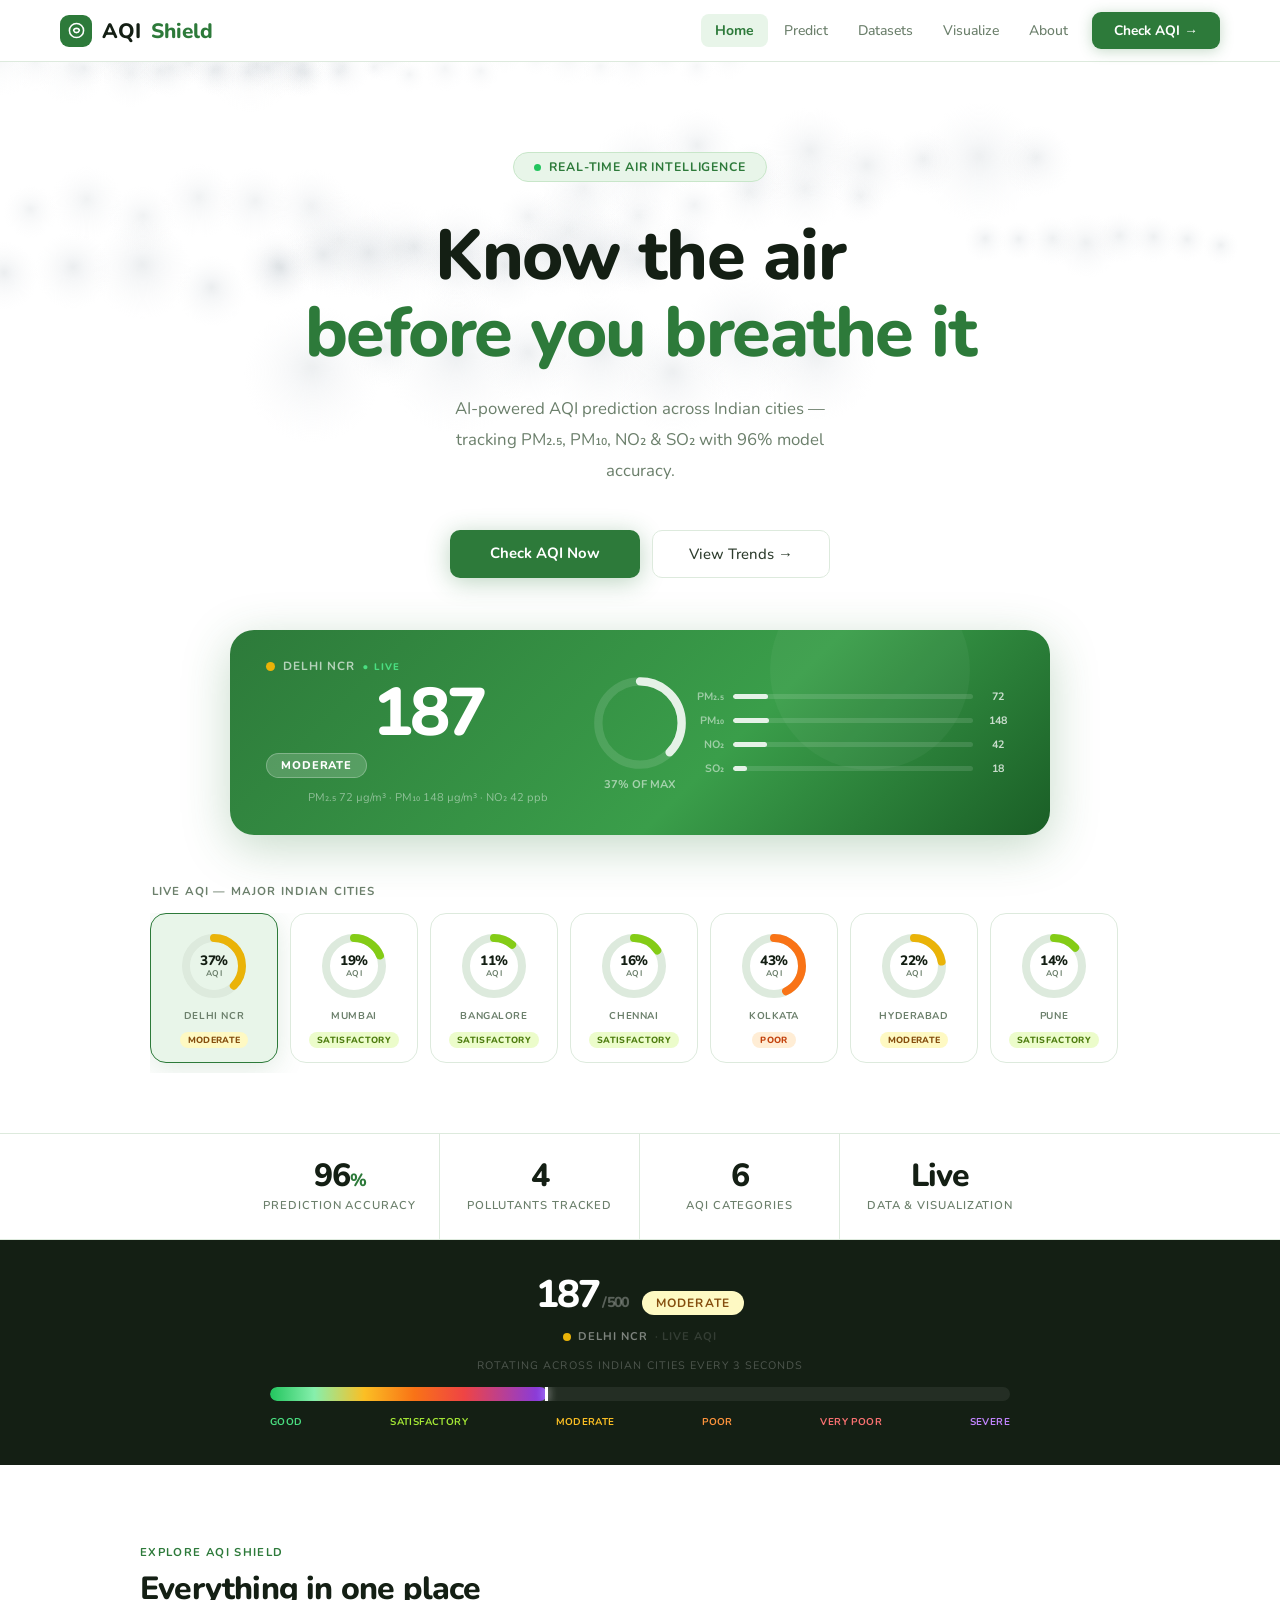
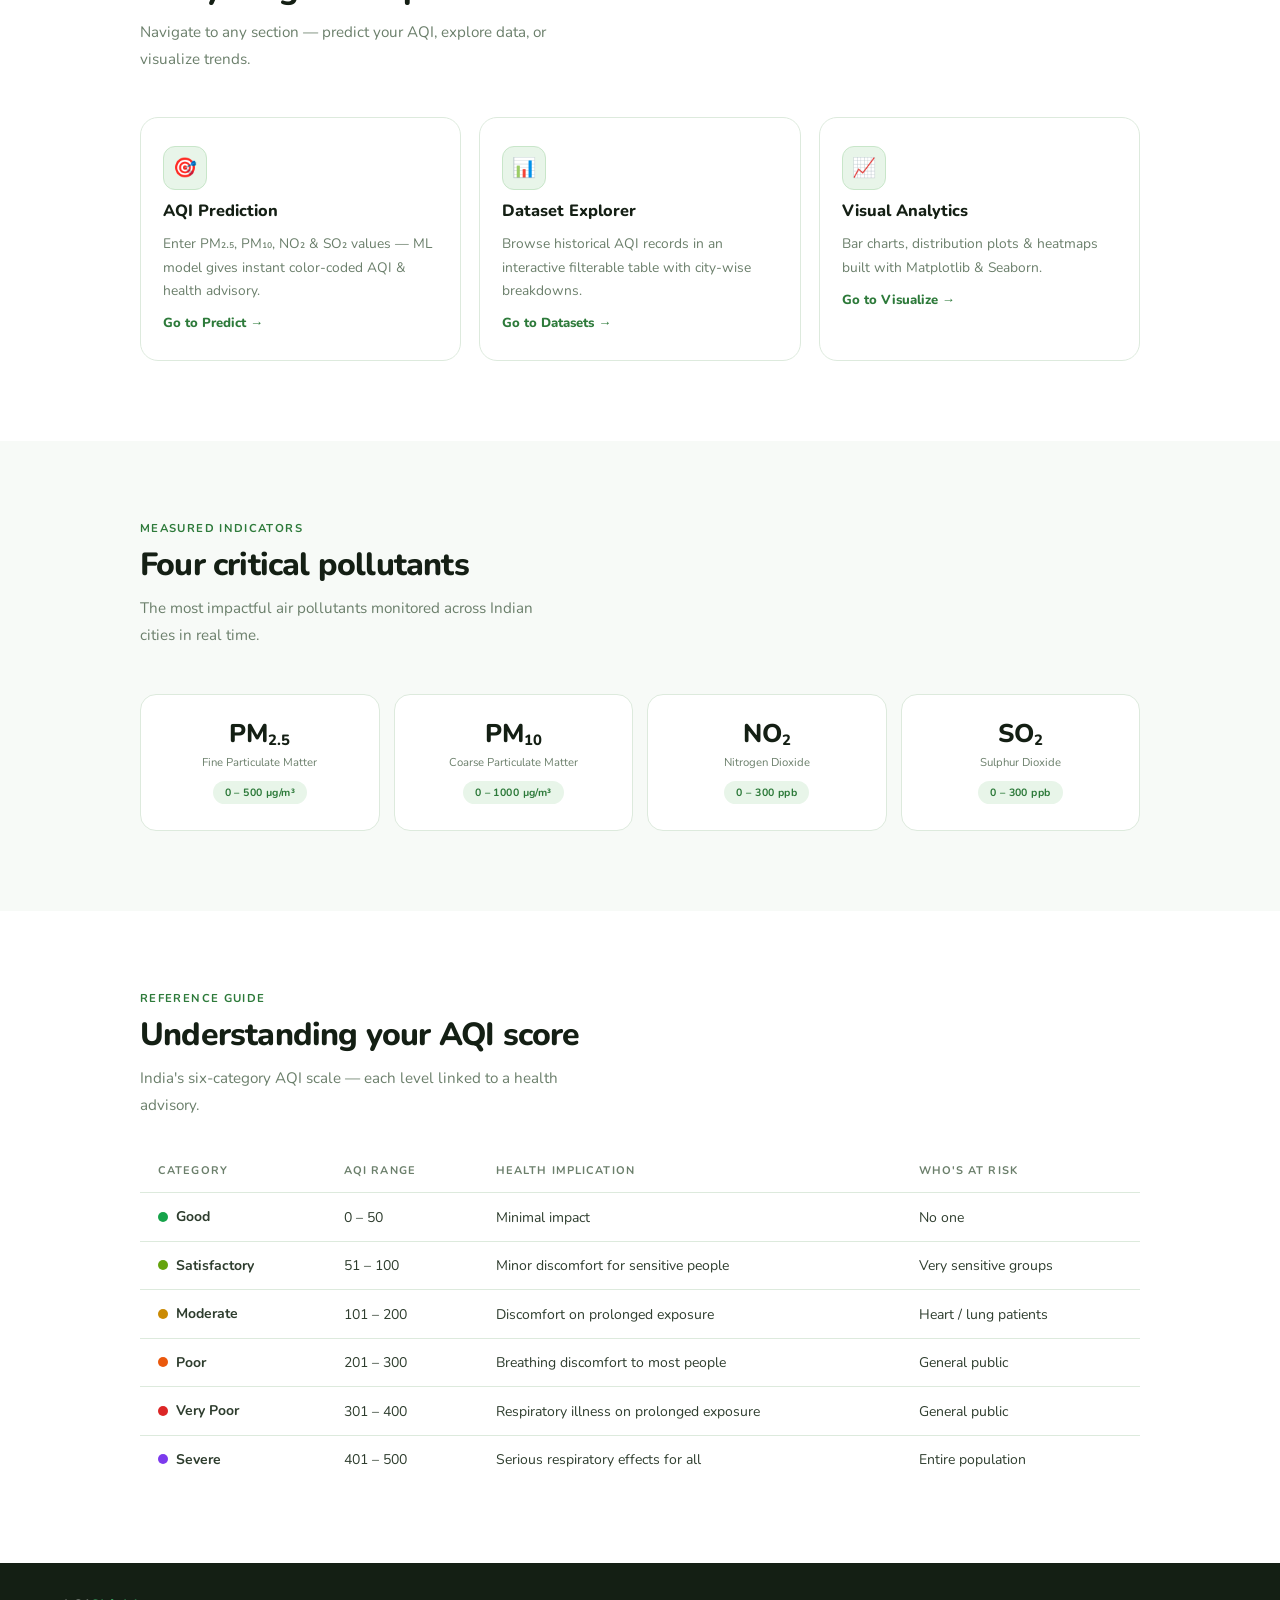
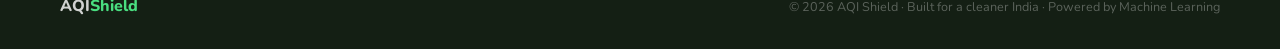
==== commit 1b902fad: "Update index.html" ====
--- a/templates/index.html
+++ b/templates/index.html
@@ -68,10 +68,12 @@
   animation:up .8s cubic-bezier(.22,1,.36,1) both}
 .ldot{width:7px;height:7px;border-radius:50%;background:#22c55e;animation:lpulse 2.2s infinite}
 @keyframes lpulse{0%{box-shadow:0 0 0 0 rgba(34,197,94,.55)}70%{box-shadow:0 0 0 8px rgba(34,197,94,0)}100%{box-shadow:0 0 0 0 rgba(34,197,94,0)}}
-.hero-h1{font-size:clamp(2.6rem,6vw,5rem);font-weight:800;line-height:1.06;
-  color:var(--ink);letter-spacing:-2px;margin-bottom:20px;
-  animation:up .9s cubic-bezier(.22,1,.36,1) .08s both}
-.hero-h1 .gr{color:var(--G)}
+.hero-h1{font-size:clamp(2rem,5.5vw,4.8rem);font-weight:800;line-height:1.1;
+  color:var(--ink);letter-spacing:-1.5px;margin-bottom:20px;
+  animation:up .9s cubic-bezier(.22,1,.36,1) .08s both;
+  display:flex;flex-direction:column;align-items:center;gap:0}
+.hero-h1 .gr{color:var(--G);white-space:nowrap}
+.hero-h1 .bk{white-space:nowrap}
 .hero-p{font-size:1.05rem;color:var(--muted);max-width:430px;
   line-height:1.85;margin-bottom:44px;
   animation:up .9s cubic-bezier(.22,1,.36,1) .18s both}
@@ -280,6 +282,7 @@
   .nav-links{display:none}
   .ham{display:flex}
   .hero{padding:60px 16px 44px;min-height:auto}
+  .hero-h1{font-size:clamp(2rem,8vw,2.8rem);letter-spacing:-0.5px}
   .hero-aqi-card{grid-template-columns:1fr;padding:22px 18px;gap:18px}
   .hac-right{display:none}
   .hac-num{font-size:3.2rem}
@@ -339,7 +342,10 @@
 <!-- HERO -->
 <section class="hero">
   <div class="pill"><span class="ldot"></span>Real-time Air Intelligence</div>
-  <h1 class="hero-h1">Know the air<br><span class="gr">before you breathe it</span></h1>
+  <h1 class="hero-h1">
+    <span class="bk">Know the air</span>
+    <span class="gr">before you breathe it</span>
+  </h1>
   <p class="hero-p">AI-powered AQI prediction across Indian cities — tracking PM₂.₅, PM₁₀, NO₂ &amp; SO₂ with 96% model accuracy.</p>
   <div class="hero-btns">
     <a href="/predict" class="btn-solid">Check AQI Now</a>
@@ -379,10 +385,6 @@
   <div class="city-scroll-wrap">
     <div class="city-scroll-header">
       <span class="city-scroll-title">Live AQI — Major Indian Cities</span>
-      <span class="scroll-hint">
-        <svg viewBox="0 0 24 24"><path d="M9 18l6-6-6-6"/></svg>
-        Scroll to explore
-      </span>
     </div>
     <div class="city-scroll" id="cityScroll"></div>
   </div>
@@ -624,10 +626,8 @@
     document.getElementById(b.b).style.width=Math.min(b.val/b.max*100,100)+'%';
   });
 
-  /* highlight active card & scroll to it */
+  /* highlight active card only — no page scroll */
   document.querySelectorAll('.city-card').forEach((el,i)=>el.classList.toggle('active',i===idx));
-  const activeCard=document.getElementById('cc'+idx);
-  if(activeCard) activeCard.scrollIntoView({behavior:'smooth',block:'nearest',inline:'center'});
 }
 
 setTimeout(()=>showCity(0),500);
